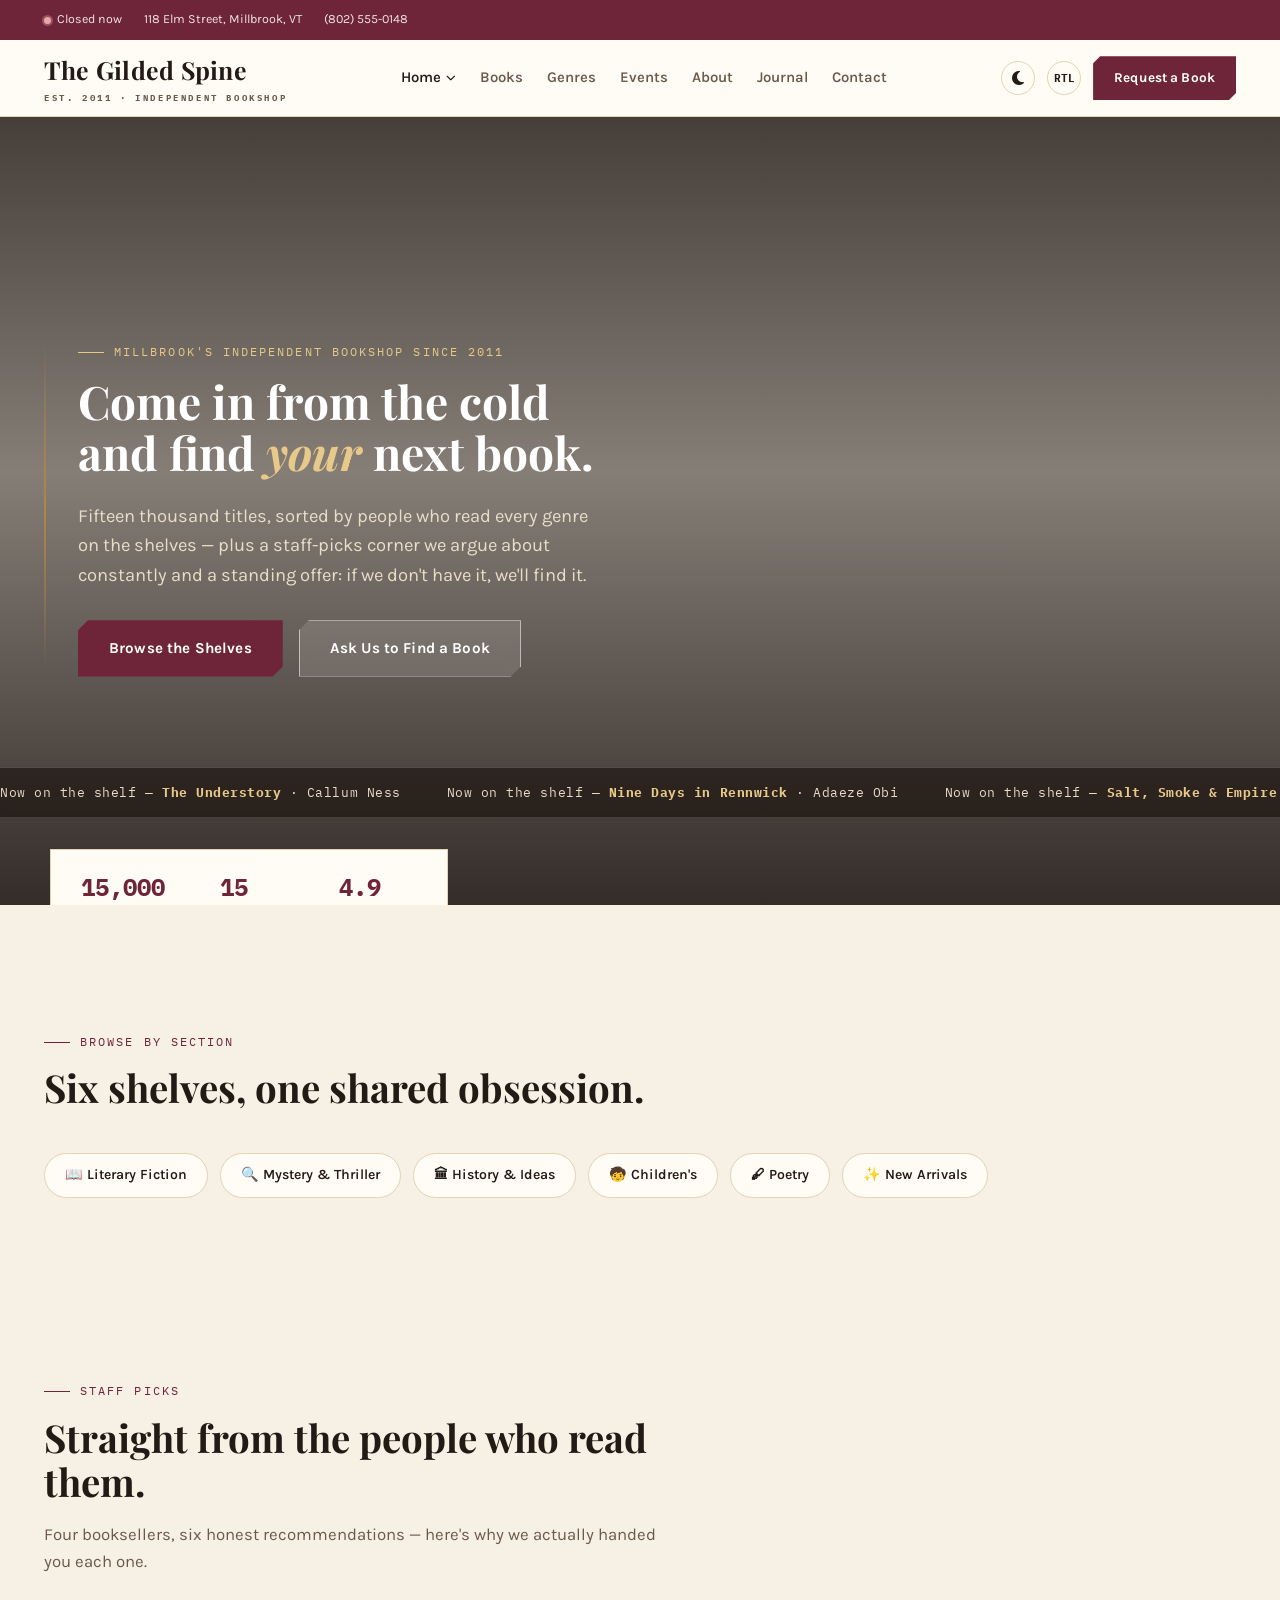
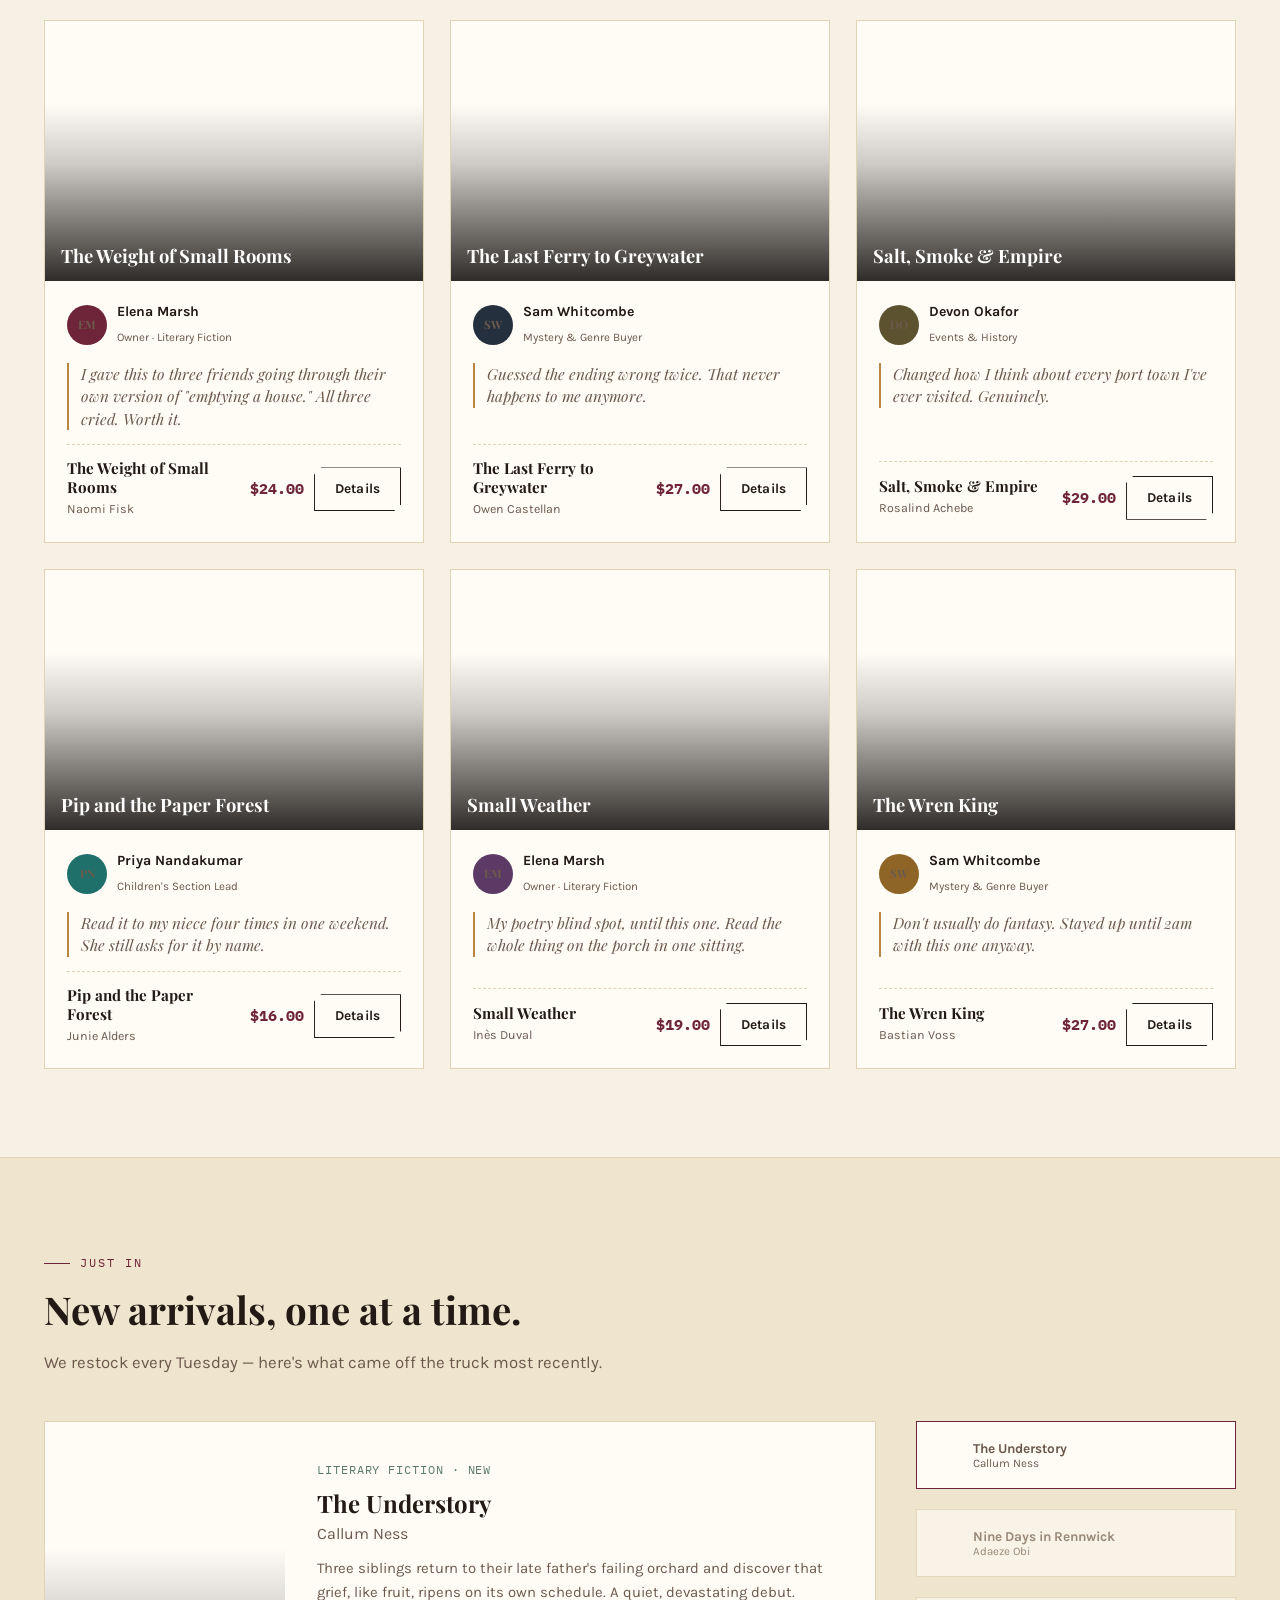
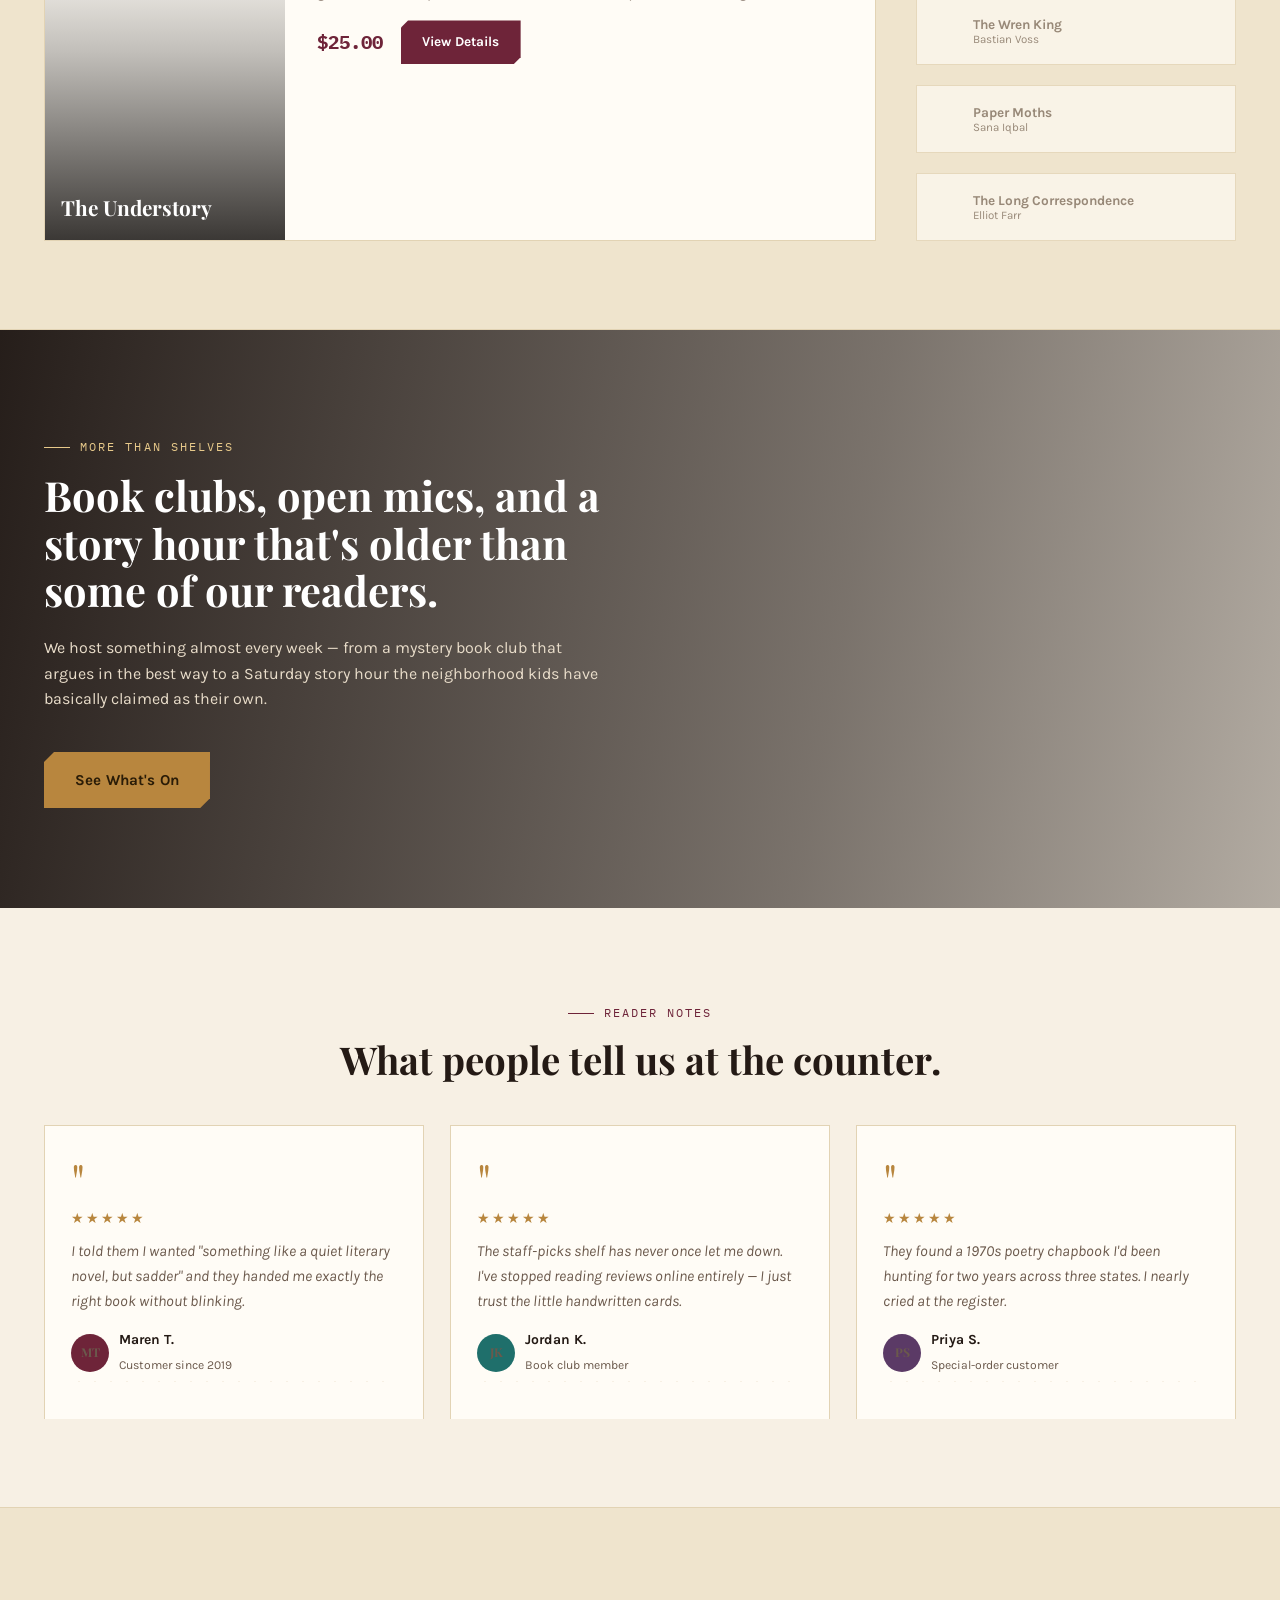
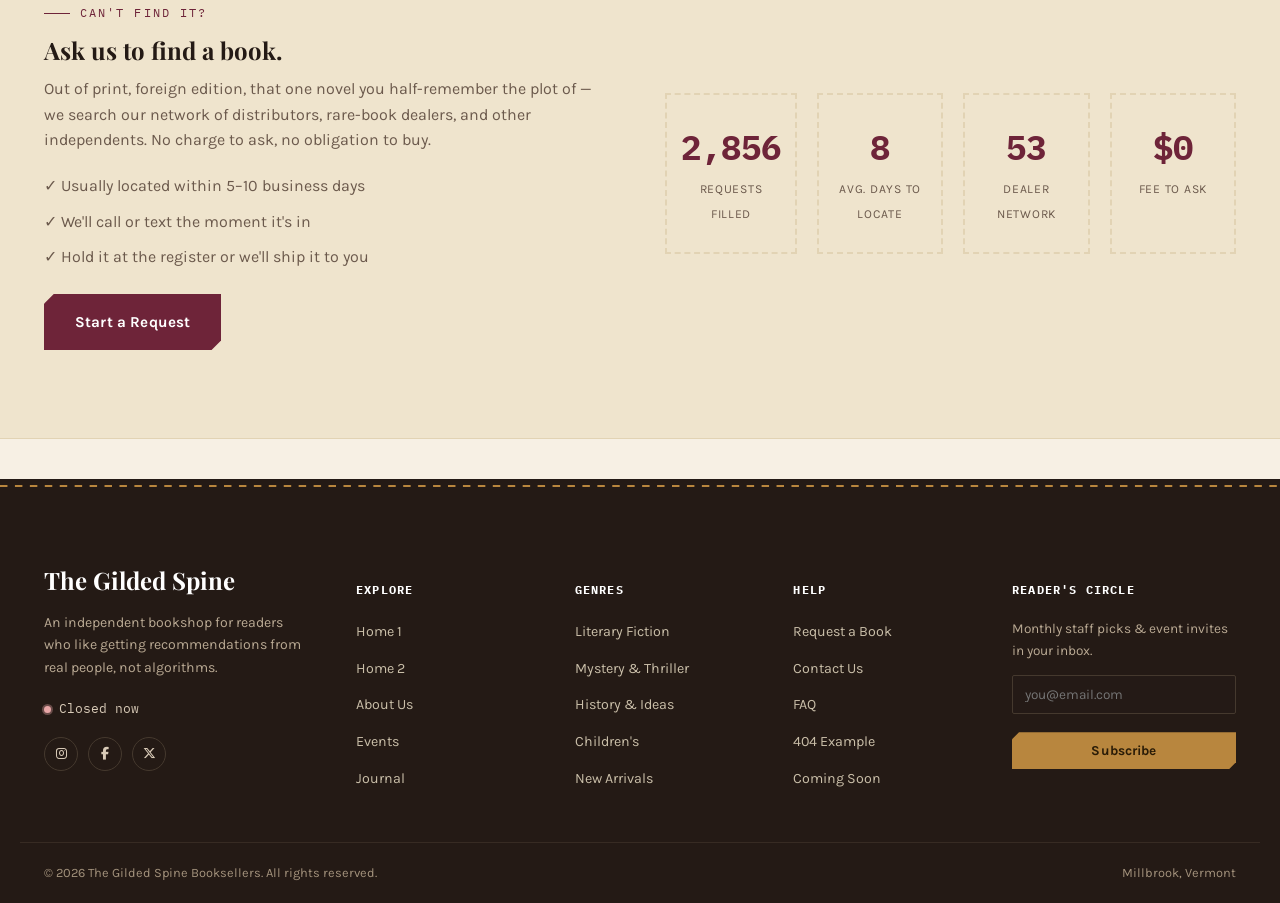
==== index.html @ 9c52668c "ui commit" ====
<!DOCTYPE html>
<html lang="en" dir="ltr">
<head>
<meta charset="UTF-8">
<meta name="viewport" content="width=device-width, initial-scale=1.0">
<title>The Gilded Spine — Independent Bookshop in Millbrook, VT</title>
<meta name="description" content="An independent bookshop with genre-sectioned shelves, a hand-picked staff-picks selection, weekly new arrivals, and a special-order service for tracking down the book you're after.">
<link rel="preconnect" href="https://fonts.googleapis.com">
<link rel="preconnect" href="https://fonts.gstatic.com" crossorigin>
<link href="https://fonts.googleapis.com/css2?family=Playfair+Display:wght@600;700;800&family=Karla:wght@400;500;600;700;800&family=IBM+Plex+Mono:wght@500;700&display=swap" rel="stylesheet">
<link rel="stylesheet" href="assets/css/style.css">
<link rel="stylesheet" href="https://cdnjs.cloudflare.com/ajax/libs/font-awesome/6.5.2/css/all.min.css">
<link rel="icon" href="data:image/svg+xml,%3Csvg xmlns=%27http://www.w3.org/2000/svg%27 viewBox=%270 0 100 100%27%3E%3Ctext y=%27.9em%27 font-size=%2790%27%3E%F0%9F%93%96%3C/text%3E%3C/svg%3E">
<script>
  try {
    if (localStorage.getItem('tgs-dir') === 'rtl') document.documentElement.setAttribute('dir', 'rtl');
  } catch (e) {}
</script>
</head>
<body>
<script>
  try {
    if (localStorage.getItem('tgs-theme') === 'dark') document.body.classList.add('dark');
  } catch (e) {}
</script>

<a href="#main" class="skip-link">Skip to content</a>
<div class="loader"><div class="loader-mark">The Gilded Spine</div></div>

<div class="utility-bar">
  <div class="container">
    <div class="utility-left">
      <span data-store-status><span class="status-dot"></span> <span data-status-label>Open now</span></span>
      <span>118 Elm Street, Millbrook, VT</span>
      <span>(802) 555-0148</span>
    </div>
  </div>
</div>

<header class="masthead">
  <div class="container masthead-row">
    <div class="masthead-logo">
      <a href="index.html">The Gilded Spine<span class="sub">Est. 2011 · Independent Bookshop</span></a>
    </div>
    <nav class="nav-cluster" aria-label="Primary navigation">
      <div class="nav-dropdown">
        <button class="nav-dropdown-trigger" type="button" aria-haspopup="true" aria-expanded="false">Home <span class="caret"><i class="fa-solid fa-chevron-down"></i></span></button>
        <div class="nav-dropdown-menu">
          <a href="index.html">Home 1</a>
          <a href="home-2.html">Home 2</a>
        </div>
      </div>
      <a class="nav-link" href="books.html">Books</a>
      <a class="nav-link" href="genres.html">Genres</a>
      <a class="nav-link" href="events.html">Events</a>
      <a class="nav-link" href="about.html">About</a>
      <a class="nav-link" href="blog.html">Journal</a>
      <a class="nav-link" href="contact.html">Contact</a>
    </nav>
    <div class="masthead-actions">
      <button class="icon-toggle" data-theme-toggle type="button">DARK</button>
      <button class="icon-toggle" data-dir-toggle type="button">RTL</button>
      <a href="special-orders.html" class="btn btn-primary btn-sm request-btn">Request a Book</a>
      <button class="hamburger" type="button" aria-label="Open menu" aria-expanded="false" aria-controls="mobileNav">
        <span></span><span></span><span></span>
      </button>
    </div>
  </div>
</header>

<div class="mobile-nav" id="mobileNav">
  <div class="mobile-nav-top">
    <span class="logo">The Gilded Spine</span>
    <div class="mobile-nav-top-actions">
      <button class="icon-toggle" data-theme-toggle type="button">DARK</button>
      <button class="icon-toggle" data-dir-toggle type="button">RTL</button>
      <button class="mobile-nav-close" type="button" aria-label="Close menu"><i class="fa-solid fa-xmark"></i></button>
    </div>
  </div>
  <nav class="mobile-nav-links" aria-label="Mobile navigation">
    <a href="index.html">Home 1</a>
    <a href="home-2.html">Home 2</a>
    <a href="books.html">Books</a>
    <a href="genres.html">Genres</a>
    <a href="events.html">Events</a>
    <a href="about.html">About</a>
    <a href="blog.html">Journal</a>
    <a href="contact.html">Contact</a>
  </nav>
  <div class="mobile-nav-foot">
    <a href="special-orders.html" class="btn btn-primary btn-block">Request a Book</a>
  </div>
</div>

<main id="main">

  <!-- HERO 1 — Open Book editorial hero -->
  <section class="hero-book">
    <div class="hero-book-bg" style="background-image:url('https://images.unsplash.com/photo-1481627834876-b7833e8f5570?auto=format&fit=crop&w=1800&q=80');" role="img" aria-label="Long bookshop aisle lined floor-to-ceiling with shelves, lit by strings of hanging bulbs"></div>
    <div class="container hero-book-spread">
      <div class="hero-book-page">
        <span class="kicker">Millbrook's Independent Bookshop Since 2011</span>
        <h1>Come in from the cold<br>and find <em>your</em> next book.</h1>
        <p class="lead">Fifteen thousand titles, sorted by people who read every genre on the shelves — plus a staff-picks corner we argue about constantly and a standing offer: if we don't have it, we'll find it.</p>
        <div class="hero-book-cta">
          <a href="books.html" class="btn btn-primary">Browse the Shelves</a>
          <a href="special-orders.html" class="btn btn-ghost-light">Ask Us to Find a Book</a>
        </div>
      </div>
    </div>
    <div class="hero-ticker" aria-hidden="true">
      <div class="hero-ticker-track">
        <span>Now on the shelf — <b>The Understory</b> · Callum Ness</span>
        <span>Now on the shelf — <b>Nine Days in Rennwick</b> · Adaeze Obi</span>
        <span>Now on the shelf — <b>Salt, Smoke &amp; Empire</b> · Rosalind Achebe</span>
        <span>Now on the shelf — <b>The Wren King</b> · Bastian Voss</span>
        <span>Now on the shelf — <b>Small Weather</b> · Inès Duval</span>
        <span>Now on the shelf — <b>The Understory</b> · Callum Ness</span>
        <span>Now on the shelf — <b>Nine Days in Rennwick</b> · Adaeze Obi</span>
        <span>Now on the shelf — <b>Salt, Smoke &amp; Empire</b> · Rosalind Achebe</span>
        <span>Now on the shelf — <b>The Wren King</b> · Bastian Voss</span>
        <span>Now on the shelf — <b>Small Weather</b> · Inès Duval</span>
      </div>
    </div>
    <div class="stamp-card">
      <div class="item"><strong data-count-to="15000">0</strong><span>Titles in Stock</span></div>
      <div class="item"><strong data-count-to="15">0</strong><span>Years Open</span></div>
      <div class="item"><strong>4.9</strong><span>From 2,300 Readers</span></div>
    </div>
  </section>

  <!-- GENRE QUICK-LINKS -->
  <section style="padding-top:120px;">
    <div class="container">
      <div class="section-head reveal-fade">
        <span class="kicker">Browse by Section</span>
        <h2>Six shelves, one shared obsession.</h2>
      </div>
      <div class="pill-row reveal-fade">
        <a class="genre-pill" href="books.html#literary-fiction">📖 Literary Fiction</a>
        <a class="genre-pill" href="books.html#mystery-thriller">🔍 Mystery &amp; Thriller</a>
        <a class="genre-pill" href="books.html#history-ideas">🏛 History &amp; Ideas</a>
        <a class="genre-pill" href="books.html#childrens">🧒 Children's</a>
        <a class="genre-pill" href="books.html#poetry">🖋 Poetry</a>
        <a class="genre-pill" href="books.html#new-arrivals">✨ New Arrivals</a>
      </div>
    </div>
  </section>

  <!-- STAFF PICKS SHELF -->
  <section id="staff-picks">
    <div class="container">
      <div class="section-head reveal-fade">
        <span class="kicker">Staff Picks</span>
        <h2>Straight from the people who read them.</h2>
        <p>Four booksellers, six honest recommendations — here's why we actually handed you each one.</p>
      </div>
      <div class="pick-grid">

        <article class="pick-card reveal">
          <div class="pick-cover-full" style="background-image:url('https://images.unsplash.com/photo-1495474472287-4d71bcdd2085?auto=format&fit=crop&w=500&q=70');"><span class="cover-title">The Weight of Small Rooms</span></div>
          <div class="pick-content">
          <div class="pick-staff">
            <span class="pick-avatar" style="background:#6e2439;">EM</span>
            <div><strong>Elena Marsh</strong><span>Owner &middot; Literary Fiction</span></div>
          </div>
          <blockquote class="pick-quote">I gave this to three friends going through their own version of "emptying a house." All three cried. Worth it.</blockquote>
          <div class="pick-book">
            <div class="pick-info">
              <h3><a href="book-details.html?id=weight-of-small-rooms">The Weight of Small Rooms</a></h3>
              <span class="author">Naomi Fisk</span>
            </div>
            <div class="pick-foot"><span class="spine-price">$24.00</span><a href="book-details.html?id=weight-of-small-rooms" class="btn btn-outline btn-sm">Details</a></div>
          </div>
        </div>
        </article>

        <article class="pick-card reveal">
          <div class="pick-cover-full" style="background-image:url('https://images.unsplash.com/photo-1519681393784-d120267933ba?auto=format&fit=crop&w=500&q=70');"><span class="cover-title">The Last Ferry to Greywater</span></div>
          <div class="pick-content">
          <div class="pick-staff">
            <span class="pick-avatar" style="background:#25303f;">SW</span>
            <div><strong>Sam Whitcombe</strong><span>Mystery &amp; Genre Buyer</span></div>
          </div>
          <blockquote class="pick-quote">Guessed the ending wrong twice. That never happens to me anymore.</blockquote>
          <div class="pick-book">
            <div class="pick-info">
              <h3><a href="book-details.html?id=last-ferry-to-greywater">The Last Ferry to Greywater</a></h3>
              <span class="author">Owen Castellan</span>
            </div>
            <div class="pick-foot"><span class="spine-price">$27.00</span><a href="book-details.html?id=last-ferry-to-greywater" class="btn btn-outline btn-sm">Details</a></div>
          </div>
        </div>
        </article>

        <article class="pick-card reveal">
          <div class="pick-cover-full" style="background-image:url('https://images.unsplash.com/photo-1476820865390-c52aeebb9891?auto=format&fit=crop&w=500&q=70');"><span class="cover-title">Salt, Smoke &amp; Empire</span></div>
          <div class="pick-content">
          <div class="pick-staff">
            <span class="pick-avatar" style="background:#5c5230;">DO</span>
            <div><strong>Devon Okafor</strong><span>Events &amp; History</span></div>
          </div>
          <blockquote class="pick-quote">Changed how I think about every port town I've ever visited. Genuinely.</blockquote>
          <div class="pick-book">
            <div class="pick-info">
              <h3><a href="book-details.html?id=salt-smoke-empire">Salt, Smoke &amp; Empire</a></h3>
              <span class="author">Rosalind Achebe</span>
            </div>
            <div class="pick-foot"><span class="spine-price">$29.00</span><a href="book-details.html?id=salt-smoke-empire" class="btn btn-outline btn-sm">Details</a></div>
          </div>
        </div>
        </article>

        <article class="pick-card reveal">
          <div class="pick-cover-full" style="background-image:url('https://images.unsplash.com/photo-1441974231531-c6227db76b6e?auto=format&fit=crop&w=500&q=70');"><span class="cover-title">Pip and the Paper Forest</span></div>
          <div class="pick-content">
          <div class="pick-staff">
            <span class="pick-avatar" style="background:#1f6f6b;">PN</span>
            <div><strong>Priya Nandakumar</strong><span>Children's Section Lead</span></div>
          </div>
          <blockquote class="pick-quote">Read it to my niece four times in one weekend. She still asks for it by name.</blockquote>
          <div class="pick-book">
            <div class="pick-info">
              <h3><a href="book-details.html?id=pip-and-the-paper-forest">Pip and the Paper Forest</a></h3>
              <span class="author">Junie Alders</span>
            </div>
            <div class="pick-foot"><span class="spine-price">$16.00</span><a href="book-details.html?id=pip-and-the-paper-forest" class="btn btn-outline btn-sm">Details</a></div>
          </div>
        </div>
        </article>

        <article class="pick-card reveal">
          <div class="pick-cover-full" style="background-image:url('https://images.unsplash.com/photo-1419242902214-272b3f66ee7a?auto=format&fit=crop&w=500&q=70');"><span class="cover-title">Small Weather</span></div>
          <div class="pick-content">
          <div class="pick-staff">
            <span class="pick-avatar" style="background:#5b3a66;">EM</span>
            <div><strong>Elena Marsh</strong><span>Owner &middot; Literary Fiction</span></div>
          </div>
          <blockquote class="pick-quote">My poetry blind spot, until this one. Read the whole thing on the porch in one sitting.</blockquote>
          <div class="pick-book">
            <div class="pick-info">
              <h3><a href="book-details.html?id=small-weather">Small Weather</a></h3>
              <span class="author">Inès Duval</span>
            </div>
            <div class="pick-foot"><span class="spine-price">$19.00</span><a href="book-details.html?id=small-weather" class="btn btn-outline btn-sm">Details</a></div>
          </div>
        </div>
        </article>

        <article class="pick-card reveal">
          <div class="pick-cover-full" style="background-image:url('https://images.unsplash.com/photo-1502082553048-f009c37129b9?auto=format&fit=crop&w=500&q=70');"><span class="cover-title">The Wren King</span></div>
          <div class="pick-content">
          <div class="pick-staff">
            <span class="pick-avatar" style="background:#8f6527;">SW</span>
            <div><strong>Sam Whitcombe</strong><span>Mystery &amp; Genre Buyer</span></div>
          </div>
          <blockquote class="pick-quote">Don't usually do fantasy. Stayed up until 2am with this one anyway.</blockquote>
          <div class="pick-book">
            <div class="pick-info">
              <h3><a href="book-details.html?id=wren-king">The Wren King</a></h3>
              <span class="author">Bastian Voss</span>
            </div>
            <div class="pick-foot"><span class="spine-price">$27.00</span><a href="book-details.html?id=wren-king" class="btn btn-outline btn-sm">Details</a></div>
          </div>
        </div>
        </article>

      </div>
    </div>
  </section>

  <!-- NEW ARRIVALS SPOTLIGHT SLIDER -->
  <section style="background:var(--surface-2);border-top:1px solid var(--border);border-bottom:1px solid var(--border);">
    <div class="container">
      <div class="section-head reveal-fade">
        <span class="kicker">Just In</span>
        <h2>New arrivals, one at a time.</h2>
        <p>We restock every Tuesday — here's what came off the truck most recently.</p>
      </div>
      <div class="spotlight">
        <div class="spotlight-stage" data-spotlight-stage>

          <div class="spotlight-slide active">
            <div class="cover-block" style="background-image:url('https://images.unsplash.com/photo-1523712999610-f77fbcfc3843?auto=format&fit=crop&w=500&q=70');background-size:cover;background-position:center;"><span class="cover-title">The Understory</span></div>
            <div class="spotlight-info">
              <span class="genre-label">Literary Fiction · New</span>
              <h3>The Understory</h3>
              <p class="author">Callum Ness</p>
              <p class="desc">Three siblings return to their late father's failing orchard and discover that grief, like fruit, ripens on its own schedule. A quiet, devastating debut.</p>
              <div class="foot"><span class="price">$25.00</span><a href="book-details.html" class="btn btn-primary btn-sm">View Details</a></div>
            </div>
          </div>

          <div class="spotlight-slide">
            <div class="cover-block" style="background-image:url('https://images.unsplash.com/photo-1500964757637-c85e8a162699?auto=format&fit=crop&w=500&q=70');background-size:cover;background-position:center;"><span class="cover-title">Nine Days in Rennwick</span></div>
            <div class="spotlight-info">
              <span class="genre-label">Mystery · New</span>
              <h3>Nine Days in Rennwick</h3>
              <p class="author">Adaeze Obi</p>
              <p class="desc">A detective with nine days before retirement takes on one last case in a town where everyone has an alibi and nobody has the truth.</p>
              <div class="foot"><span class="price">$24.50</span><a href="book-details.html" class="btn btn-primary btn-sm">View Details</a></div>
            </div>
          </div>

          <div class="spotlight-slide">
            <div class="cover-block" style="background-image:url('https://images.unsplash.com/photo-1502082553048-f009c37129b9?auto=format&fit=crop&w=500&q=70');background-size:cover;background-position:center;"><span class="cover-title">The Wren King</span></div>
            <div class="spotlight-info">
              <span class="genre-label">Fantasy · New</span>
              <h3>The Wren King</h3>
              <p class="author">Bastian Voss</p>
              <p class="desc">A kingdom ruled by a monarch no one has seen in a decade, and the apprentice mapmaker who accidentally draws the door to his tower.</p>
              <div class="foot"><span class="price">$27.00</span><a href="book-details.html" class="btn btn-primary btn-sm">View Details</a></div>
            </div>
          </div>

          <div class="spotlight-slide">
            <div class="cover-block" style="background-image:url('https://images.unsplash.com/photo-1470071459604-3b5ec3a7fe05?auto=format&fit=crop&w=500&q=70');background-size:cover;background-position:center;"><span class="cover-title">Paper Moths</span></div>
            <div class="spotlight-info">
              <span class="genre-label">Literary Fiction · New</span>
              <h3>Paper Moths</h3>
              <p class="author">Sana Iqbal</p>
              <p class="desc">A letter-writer for hire in 1920s Lahore begins forging correspondence between two people who have never actually met — and falls for both of them.</p>
              <div class="foot"><span class="price">$23.50</span><a href="book-details.html" class="btn btn-primary btn-sm">View Details</a></div>
            </div>
          </div>

          <div class="spotlight-slide">
            <div class="cover-block" style="background-image:url('https://images.unsplash.com/photo-1519671482749-fd09be7ccebf?auto=format&fit=crop&w=500&q=70');background-size:cover;background-position:center;"><span class="cover-title">The Long Correspondence</span></div>
            <div class="spotlight-info">
              <span class="genre-label">History &amp; Ideas · New</span>
              <h3>The Long Correspondence</h3>
              <p class="author">Elliot Farr</p>
              <p class="desc">A hundred years of letters between two rival publishing houses reveal the quiet, petty, occasionally heroic history of who gets to be printed.</p>
              <div class="foot"><span class="price">$26.00</span><a href="book-details.html" class="btn btn-primary btn-sm">View Details</a></div>
            </div>
          </div>

        </div>
        <div class="spotlight-thumbs">
          <button class="spotlight-thumb active"><span class="sw" style="background-image:url('https://images.unsplash.com/photo-1516979187457-637abb4f9353?auto=format&fit=crop&w=500&q=70');background-size:cover;background-position:center;"></span><span><strong>The Understory</strong><span>Callum Ness</span></span></button>
          <button class="spotlight-thumb"><span class="sw" style="background-image:url('https://images.unsplash.com/photo-1495446815901-a7297e633e8d?auto=format&fit=crop&w=500&q=70');background-size:cover;background-position:center;"></span><span><strong>Nine Days in Rennwick</strong><span>Adaeze Obi</span></span></button>
          <button class="spotlight-thumb"><span class="sw" style="background-image:url('https://images.unsplash.com/photo-1516979187457-637abb4f9353?auto=format&fit=crop&w=500&q=70');background-size:cover;background-position:center;"></span><span><strong>The Wren King</strong><span>Bastian Voss</span></span></button>
          <button class="spotlight-thumb"><span class="sw" style="background-image:url('https://images.unsplash.com/photo-1490633874781-1c63cc424610?auto=format&fit=crop&w=500&q=70');background-size:cover;background-position:center;"></span><span><strong>Paper Moths</strong><span>Sana Iqbal</span></span></button>
          <button class="spotlight-thumb"><span class="sw" style="background-image:url('https://images.unsplash.com/photo-1524995997946-a1c2e315a42f?auto=format&fit=crop&w=500&q=70');background-size:cover;background-position:center;"></span><span><strong>The Long Correspondence</strong><span>Elliot Farr</span></span></button>
        </div>
      </div>
    </div>
  </section>

  <!-- COMMUNITY BAND -->
  <section class="band-photo" style="background-image:url('https://images.unsplash.com/photo-1524995997946-a1c2e315a42f?auto=format&fit=crop&w=1800&q=80');">
    <div class="container">
      <div class="inner reveal-fade">
        <span class="kicker">More Than Shelves</span>
        <h2>Book clubs, open mics, and a story hour that's older than some of our readers.</h2>
        <p>We host something almost every week — from a mystery book club that argues in the best way to a Saturday story hour the neighborhood kids have basically claimed as their own.</p>
        <a href="events.html" class="btn btn-gold mt-24">See What's On</a>
      </div>
    </div>
  </section>

  <!-- TESTIMONIALS -->
  <section>
    <div class="container">
      <div class="section-head center reveal-fade">
        <span class="kicker">Reader Notes</span>
        <h2>What people tell us at the counter.</h2>
      </div>
      <div class="quote-grid">
        <div class="quote-card reveal-fade">
          <span class="mark">"</span>
          <div class="stars">★★★★★</div>
          <blockquote>I told them I wanted "something like a quiet literary novel, but sadder" and they handed me exactly the right book without blinking.</blockquote>
          <div class="byline">
            <span class="avatar" style="background:#6e2439;">MT</span>
            <div><strong>Maren T.</strong><span>Customer since 2019</span></div>
          </div>
        </div>
        <div class="quote-card reveal-fade">
          <span class="mark">"</span>
          <div class="stars">★★★★★</div>
          <blockquote>The staff-picks shelf has never once let me down. I've stopped reading reviews online entirely — I just trust the little handwritten cards.</blockquote>
          <div class="byline">
            <span class="avatar" style="background:#1f6f6b;">JK</span>
            <div><strong>Jordan K.</strong><span>Book club member</span></div>
          </div>
        </div>
        <div class="quote-card reveal-fade">
          <span class="mark">"</span>
          <div class="stars">★★★★★</div>
          <blockquote>They found a 1970s poetry chapbook I'd been hunting for two years across three states. I nearly cried at the register.</blockquote>
          <div class="byline">
            <span class="avatar" style="background:#5b3a66;">PS</span>
            <div><strong>Priya S.</strong><span>Special-order customer</span></div>
          </div>
        </div>
      </div>
    </div>
  </section>

  <!-- SPECIAL ORDER CTA BAND -->
  <section class="order-band">
    <div class="container order-grid">
      <div class="reveal-fade">
        <span class="kicker">Can't Find It?</span>
        <h2>Ask us to find a book.</h2>
        <p class="text-soft">Out of print, foreign edition, that one novel you half-remember the plot of — we search our network of distributors, rare-book dealers, and other independents. No charge to ask, no obligation to buy.</p>
        <ul style="margin-top:20px;display:grid;gap:10px;">
          <li class="text-soft">✓ Usually located within 5–10 business days</li>
          <li class="text-soft">✓ We'll call or text the moment it's in</li>
          <li class="text-soft">✓ Hold it at the register or we'll ship it to you</li>
        </ul>
        <a href="special-orders.html" class="btn btn-primary mt-24">Start a Request</a>
      </div>
      <div class="reveal">
        <div class="stamp-strip">
          <div class="stamp-item"><strong data-count-to="3200">0</strong><span>Requests Filled</span></div>
          <div class="stamp-item"><strong data-count-to="9">0</strong><span>Avg. Days to Locate</span></div>
          <div class="stamp-item"><strong data-count-to="60">0</strong><span>Dealer Network</span></div>
          <div class="stamp-item"><strong>$0</strong><span>Fee to Ask</span></div>
        </div>
      </div>
    </div>
  </section>

</main>

<footer class="site-footer">
  <svg class="stitch-divider" viewBox="0 0 1200 14" preserveAspectRatio="none" aria-hidden="true"><path d="M0 7 H1200"/></svg>
  <div class="container footer-top">
    <div class="brand-block">
      <div class="logo">The Gilded Spine</div>
      <p>An independent bookshop for readers who like getting recommendations from real people, not algorithms.</p>
      <span class="footer-status" data-store-status><span class="status-dot"></span> <span data-status-label>Open now</span></span>
      <div class="footer-social">
        <a href="#" aria-label="Instagram"><i class="fa-brands fa-instagram"></i></a>
        <a href="#" aria-label="Facebook"><i class="fa-brands fa-facebook-f"></i></a>
        <a href="#" aria-label="X / Twitter"><i class="fa-brands fa-x-twitter"></i></a>
      </div>
    </div>
    <div>
      <h5>Explore</h5>
      <ul>
        <li><a href="index.html">Home 1</a></li>
        <li><a href="home-2.html">Home 2</a></li>
        <li><a href="about.html">About Us</a></li>
        <li><a href="events.html">Events</a></li>
        <li><a href="blog.html">Journal</a></li>
      </ul>
    </div>
    <div>
      <h5>Genres</h5>
      <ul>
        <li><a href="books.html#literary-fiction">Literary Fiction</a></li>
        <li><a href="books.html#mystery-thriller">Mystery &amp; Thriller</a></li>
        <li><a href="books.html#history-ideas">History &amp; Ideas</a></li>
        <li><a href="books.html#childrens">Children's</a></li>
        <li><a href="books.html#new-arrivals">New Arrivals</a></li>
      </ul>
    </div>
    <div>
      <h5>Help</h5>
      <ul>
        <li><a href="special-orders.html">Request a Book</a></li>
        <li><a href="contact.html">Contact Us</a></li>
        <li><a href="contact.html#faq">FAQ</a></li>
        <li><a href="404.html">404 Example</a></li>
        <li><a href="coming-soon.html">Coming Soon</a></li>
      </ul>
    </div>
    <div class="footer-newsletter">
      <h5>Reader's Circle</h5>
      <p style="font-size:.85rem;color:#b9a993;margin-bottom:14px;">Monthly staff picks &amp; event invites in your inbox.</p>
      <form data-validate data-success-target="#footerFormSuccess" novalidate>
        <div class="field" style="margin-bottom:8px;">
          <input type="email" required placeholder="you@email.com" aria-label="Email address">
          <span class="field-error" role="alert">Enter a valid email address.</span>
        </div>
        <button type="submit" class="btn btn-gold btn-sm btn-block">Subscribe</button>
      </form>
      <p id="footerFormSuccess" class="form-success" style="padding:10px 0;text-align:left;font-size:.85rem;color:#d9cbb8;">Thanks — check your inbox to confirm.</p>
    </div>
  </div>
  <div class="container footer-bottom">
    <span>© 2026 The Gilded Spine Booksellers. All rights reserved.</span>
    <span>Millbrook, Vermont</span>
  </div>
</footer>

<button class="to-top" aria-label="Back to top" type="button"><i class="fa-solid fa-arrow-up"></i></button>
<script src="assets/js/main.js" defer></script>
</body>
</html>
---- assets/css/style.css ----
/* ==========================================================================
   The Gilded Spine — Local Bookstore
   Design system: editorial masthead header, open-book / card-catalog heroes,
   dog-ear "spine-card" book cards, binding-stitch footer, page-flip reveals.
   Brand colors (--wine/--gold/--sage) are fixed hex constants in both themes;
   only surface/background/text/border tokens flip for dark mode, so no
   solid-fill component ever pairs a flipping token with fixed white text.
   ========================================================================== */

:root {
  --wine: #6e2439;
  --wine-deep: #4f1a29;
  --gold: #b8863e;
  --gold-deep: #8f6527;
  --sage: #5b7a63;

  --bg: #f7f0e4;
  --surface: #fffcf6;
  --surface-2: #efe4cd;
  --ink: #241a15;
  --ink-soft: #6b594c;
  --border: #e2d3b4;
  --shadow: 36 24 12;

  --font-display: "Playfair Display", "Georgia", serif;
  --font-body: "Karla", "Segoe UI", sans-serif;
  --font-mono: "IBM Plex Mono", "Consolas", monospace;

  --container: 1240px;
  --radius: 4px;
  --header-h: 76px;
  --util-h: 40px;
}

body.dark {
  --bg: #191210;
  --surface: #241a16;
  --surface-2: #2d211c;
  --ink: #f3e8d9;
  --ink-soft: #c6b3a0;
  --border: #40312a;
  --shadow: 0 0 0;
}

* { box-sizing: border-box; }
html { scroll-behavior: smooth; }
@media (prefers-reduced-motion: reduce) {
  html { scroll-behavior: auto; }
  *, *::before, *::after { animation-duration: 0.001ms !important; animation-iteration-count: 1 !important; transition-duration: 0.001ms !important; scroll-behavior: auto !important; }
}

body {
  margin: 0;
  background: var(--bg);
  color: var(--ink);
  font-family: var(--font-body);
  font-size: 16px;
  line-height: 1.6;
  -webkit-font-smoothing: antialiased;
  overflow-x: hidden;
  transition: background .25s ease, color .25s ease;
}

img { max-width: 100%; display: block; }
a { color: inherit; text-decoration: none; }
button { font-family: inherit; cursor: pointer; }
input, textarea, select { font-family: inherit; }
h1, h2, h3, h4 { font-family: var(--font-display); margin: 0 0 .5em; line-height: 1.15; font-weight: 700; }
p { margin: 0 0 1em; }
ul { margin: 0; padding: 0; list-style: none; }

.container { max-width: var(--container); margin: 0 auto; padding: 0 24px; }
.wrap-narrow { max-width: 760px; margin: 0 auto; }

/* focus states */
a:focus-visible, button:focus-visible, input:focus-visible, textarea:focus-visible, select:focus-visible, [tabindex]:focus-visible {
  outline: 2px solid var(--gold);
  outline-offset: 3px;
  border-radius: 2px;
}
.skip-link {
  position: absolute; top: 0; left: 0; background: var(--wine); color: #fff;
  padding: 10px 18px; z-index: 200; border-radius: 0 0 6px 0;
  clip-path: inset(50%); width: 1px; height: 1px; overflow: hidden; white-space: nowrap;
}
.skip-link:focus { clip-path: none; width: auto; height: auto; }

/* ==========================================================================
   Kicker / section labels
   ========================================================================== */
.kicker {
  font-family: var(--font-mono);
  text-transform: uppercase;
  letter-spacing: .18em;
  font-size: .72rem;
  color: var(--wine);
  display: inline-flex;
  align-items: center;
  gap: 10px;
  margin-bottom: 14px;
}
body.dark .kicker { color: var(--gold); }
.kicker::before { content: ""; width: 26px; height: 1px; background: currentColor; display: inline-block; }
[dir="rtl"] .kicker::before { order: 2; }

.section-head { margin-bottom: 44px; max-width: 640px; }
.section-head.center { max-width: 640px; margin-left: auto; margin-right: auto; text-align: center; }
.section-head h2 { font-size: clamp(1.7rem, 3vw, 2.5rem); }
.section-head p { color: var(--ink-soft); font-size: 1.05rem; }

section { padding: 88px 0; }
@media (max-width: 640px) { section { padding: 60px 0; } }

/* ==========================================================================
   Buttons — beveled corner (clip-path notch top-left / bottom-right)
   ========================================================================== */
.btn {
  --bevel: 10px;
  display: inline-flex;
  align-items: center;
  justify-content: center;
  gap: 10px;
  padding: 15px 30px;
  font-family: var(--font-body);
  font-weight: 700;
  font-size: .95rem;
  letter-spacing: .01em;
  border: 1.5px solid transparent;
  clip-path: polygon(var(--bevel) 0, 100% 0, 100% calc(100% - var(--bevel)), calc(100% - var(--bevel)) 100%, 0 100%, 0 var(--bevel));
  transition: transform .2s ease, box-shadow .2s ease, background .2s ease, color .2s ease;
  white-space: nowrap;
}
.btn-sm { padding: 10px 20px; font-size: .85rem; --bevel: 7px; }
.btn-primary { background: var(--wine); color: #fff; }
.btn-primary:hover { transform: translateY(-3px); box-shadow: 0 14px 26px -12px rgba(var(--shadow), .55); }
.btn-outline { background: transparent; border-color: var(--ink); color: var(--ink); }
.btn-outline:hover { background: var(--ink); color: var(--bg); transform: translateY(-3px); }
.btn-gold { background: var(--gold); color: #2a1c07; }
.btn-gold:hover { transform: translateY(-3px); box-shadow: 0 14px 26px -12px rgba(var(--shadow), .55); }
.btn-ghost-light { background: rgba(255,255,255,.12); color: #fff; border-color: rgba(255,255,255,.55); backdrop-filter: blur(6px); }
.btn-ghost-light:hover { background: rgba(255,255,255,.25); transform: translateY(-3px); }
.btn-block { width: 100%; }
.btn:disabled { opacity: .6; cursor: not-allowed; transform: none !important; }

/* ==========================================================================
   Header — editorial masthead: utility strip + split nav around centered logo
   ========================================================================== */
.utility-bar {
  height: var(--util-h);
  background: var(--wine);
  color: #f3e3e8;
  font-size: .78rem;
}
.utility-bar .container { height: 100%; display: flex; align-items: center; justify-content: space-between; }
.utility-left { display: flex; gap: 22px; align-items: center; }
.utility-left span { display: inline-flex; align-items: center; gap: 6px; }
.utility-right { display: flex; align-items: center; gap: 14px; }
.status-dot { width: 7px; height: 7px; border-radius: 50%; background: #8fd9a0; display: inline-block; box-shadow: 0 0 0 2px rgba(143,217,160,.35); }
.status-dot.closed { background: #e8a6a6; box-shadow: 0 0 0 2px rgba(232,166,166,.35); }
@media (max-width: 780px) { .utility-left span:not(:first-child) { display: none; } }

.icon-toggle {
  width: 34px; height: 34px; border-radius: 50%;
  border: 1px solid rgba(255,255,255,.4);
  background: transparent; color: inherit;
  display: inline-flex; align-items: center; justify-content: center;
  font-size: .68rem; font-family: var(--font-mono); font-weight: 700;
  transition: background .2s ease;
}
.icon-toggle[data-theme-toggle] { font-size: 1rem; }
.icon-toggle:hover { background: rgba(255,255,255,.18); }

.masthead {
  position: sticky; top: 0; z-index: 90;
  background: var(--surface);
  border-bottom: 1px solid var(--border);
}
.masthead-row {
  display: flex;
  align-items: center;
  justify-content: space-between;
  height: var(--header-h);
  gap: 24px;
}
.masthead-logo { text-align: left; flex-shrink: 0; }
[dir="rtl"] .masthead-logo { text-align: right; }
.masthead-logo a { font-family: var(--font-display); font-size: 1.55rem; font-weight: 700; letter-spacing: .01em; }
.masthead-logo .sub { display: block; font-family: var(--font-mono); font-size: .58rem; letter-spacing: .28em; text-transform: uppercase; color: var(--ink-soft); margin-top: 1px; }

.nav-cluster { display: flex; align-items: center; gap: 24px; flex: 1; justify-content: center; }
.nav-link {
  position: relative; font-size: .93rem; font-weight: 600; color: var(--ink-soft);
  padding: 6px 0; white-space: nowrap;
}
.nav-link::after {
  content: ""; position: absolute; left: 0; bottom: -4px; width: 0; height: 2px;
  background: var(--gold); transition: width .25s ease;
}
.nav-link:hover, .nav-link.active { color: var(--ink); }
.nav-link:hover::after, .nav-link.active::after { width: 100%; }

.masthead-actions { display: flex; align-items: center; justify-content: flex-end; gap: 12px; flex-shrink: 0; }

/* Home dropdown (Home 1 / Home 2) */
.nav-dropdown { position: relative; }
.nav-dropdown-trigger {
  display: inline-flex; align-items: center; gap: 5px; background: none; border: none; padding: 6px 0;
  font: inherit; font-size: .93rem; font-weight: 600; color: var(--ink-soft); cursor: pointer;
}
.nav-dropdown-trigger .caret { font-size: .6rem; transition: transform .2s ease; }
.nav-dropdown-trigger:hover, .nav-dropdown-trigger.active { color: var(--ink); }
.nav-dropdown.open .nav-dropdown-trigger .caret,
.nav-dropdown:hover .nav-dropdown-trigger .caret,
.nav-dropdown:focus-within .nav-dropdown-trigger .caret { transform: rotate(180deg); }
.nav-dropdown-menu {
  position: absolute; top: 100%; left: 50%; transform: translate(-50%, -6px);
  margin-top: 14px; min-width: 150px;
  background: var(--surface); border: 1px solid var(--border);
  box-shadow: 0 16px 30px -14px rgba(var(--shadow), .45);
  padding: 8px; opacity: 0; visibility: hidden;
  transition: opacity .2s ease, transform .2s ease, visibility .2s ease;
  z-index: 60;
}
.nav-dropdown.open .nav-dropdown-menu,
.nav-dropdown:hover .nav-dropdown-menu,
.nav-dropdown:focus-within .nav-dropdown-menu { opacity: 1; visibility: visible; transform: translate(-50%, 0); }
.nav-dropdown-menu a {
  display: block; padding: 9px 14px; font-size: .87rem; font-weight: 600; color: var(--ink-soft); border-radius: 2px; white-space: nowrap;
}
.nav-dropdown-menu a:hover, .nav-dropdown-menu a.active { background: var(--surface-2); color: var(--wine); }
body.dark .nav-dropdown-menu a:hover, body.dark .nav-dropdown-menu a.active { color: var(--gold); }
.masthead-actions .icon-toggle { border-color: var(--border); color: var(--ink); }
.masthead-actions .icon-toggle:hover { background: var(--surface-2); }
.request-btn { display: none; }
@media (min-width: 1080px) { .request-btn { display: inline-flex; } }

.hamburger {
  width: 40px; height: 40px; border: 1px solid var(--border); background: var(--surface);
  border-radius: 50%; display: flex; flex-direction: column; align-items: center; justify-content: center; gap: 4px;
}
.hamburger span { width: 16px; height: 2px; background: var(--ink); display: block; transition: transform .25s ease, opacity .25s ease; }
.hamburger[aria-expanded="true"] span:nth-child(1) { transform: translateY(6px) rotate(45deg); }
.hamburger[aria-expanded="true"] span:nth-child(2) { opacity: 0; }
.hamburger[aria-expanded="true"] span:nth-child(3) { transform: translateY(-6px) rotate(-45deg); }

@media (min-width: 1080px) {
  .nav-cluster { display: flex; }
  .hamburger { display: none; }
}
@media (max-width: 1079px) {
  .nav-cluster { display: none; }
  .masthead-actions .icon-toggle { display: none; }
}
[dir="rtl"] .masthead-row { direction: rtl; }

/* Full-screen mobile nav takeover */
.mobile-nav {
  position: fixed; inset: 0; z-index: 200;
  background: var(--bg);
  display: flex; flex-direction: column;
  transform: translateY(-100%);
  transition: transform .4s cubic-bezier(.65,0,.35,1);
  visibility: hidden;
}
.mobile-nav.open { transform: translateY(0); visibility: visible; }
.mobile-nav-top { display: flex; align-items: center; justify-content: space-between; padding: 18px 24px; border-bottom: 1px solid var(--border); }
.mobile-nav-top-actions { display: flex; align-items: center; gap: 10px; }
.mobile-nav-top-actions .icon-toggle { border-color: var(--border); color: var(--ink); }
.mobile-nav-top-actions .icon-toggle:hover { background: var(--surface-2); }
.mobile-nav-top .logo { font-family: var(--font-display); font-size: 1.3rem; font-weight: 700; }
.mobile-nav-close { width: 40px; height: 40px; border-radius: 50%; border: 1px solid var(--border); background: transparent; color: var(--ink); font-size: 1.1rem; }
.mobile-nav-links { flex: 1; display: flex; flex-direction: column; justify-content: flex-start; align-items: flex-start; gap: 6px; padding: 32px 28px; overflow-y: auto; text-align: left; }
[dir="rtl"] .mobile-nav-links { align-items: flex-end; text-align: right; }
.mobile-nav-links a {
  font-family: var(--font-display); font-size: 1.35rem; font-weight: 700; color: var(--ink);
  opacity: 0; transform: translateY(14px); transition: opacity .4s ease, transform .4s ease;
}
.mobile-nav.open .mobile-nav-links a { opacity: 1; transform: translateY(0); }
.mobile-nav-links a:nth-child(1) { transition-delay: .05s; }
.mobile-nav-links a:nth-child(2) { transition-delay: .1s; }
.mobile-nav-links a:nth-child(3) { transition-delay: .15s; }
.mobile-nav-links a:nth-child(4) { transition-delay: .2s; }
.mobile-nav-links a:nth-child(5) { transition-delay: .25s; }
.mobile-nav-links a:nth-child(6) { transition-delay: .3s; }
.mobile-nav-links a:nth-child(7) { transition-delay: .35s; }
.mobile-nav-links a:nth-child(8) { transition-delay: .4s; }
.mobile-nav-foot { padding: 20px 24px 32px; text-align: center; }
body.nav-open { overflow: hidden; }

/* ==========================================================================
   Hero 1 — Open Book (photographic, spine-crease split)
   ========================================================================== */
.hero-book {
  position: relative;
  min-height: 86vh;
  display: flex;
  flex-direction: column;
  justify-content: center;
  color: #fdf6ea;
  overflow: hidden;
}
.hero-book-bg { position: absolute; inset: 0; background-size: cover; background-position: center; }
.hero-book-bg::after {
  content: "";
  position: absolute; inset: 0;
  background: linear-gradient(180deg, rgba(20,12,9,.78) 0%, rgba(20,12,9,.5) 45%, rgba(20,12,9,.86) 100%);
}
.hero-book-spread {
  position: relative; z-index: 2; width: 100%;
  padding-top: 130px; padding-bottom: 90px;
}
.hero-book-page {
  max-width: 640px;
  position: relative;
  padding-left: 34px;
}
.hero-book-page::before {
  content: ""; position: absolute; left: 0; top: 6px; bottom: 6px; width: 2px;
  background: linear-gradient(180deg, transparent, rgba(184,134,62,.9), transparent);
}
[dir="rtl"] .hero-book-page { padding-left: 0; padding-right: 34px; }
[dir="rtl"] .hero-book-page::before { left: auto; right: 0; }
.hero-book-page .kicker { color: #e7c98a; }
.hero-book h1 { font-size: clamp(2rem, 3.6vw, 3.3rem); line-height: 1.12; color: #fff; }
.hero-book h1 em { font-style: italic; color: #e7c98a; }
.hero-book p.lead { font-size: 1.15rem; color: #e9ddca; max-width: 520px; }
.hero-book-cta { display: flex; gap: 16px; flex-wrap: wrap; margin-top: 30px; }

.hero-ticker {
  position: relative; z-index: 2;
  border-top: 1px solid rgba(255,255,255,.18);
  background: rgba(20,12,9,.55);
  backdrop-filter: blur(4px);
  overflow: hidden;
  padding: 14px 0;
}
.hero-ticker-track { display: flex; gap: 46px; white-space: nowrap; animation: ticker 32s linear infinite; width: max-content; }
.hero-ticker-track span { font-family: var(--font-mono); font-size: .82rem; color: #e9ddca; letter-spacing: .04em; }
.hero-ticker-track span b { color: #e7c98a; }
@keyframes ticker { from { transform: translateX(0); } to { transform: translateX(-50%); } }
[dir="rtl"] .hero-ticker-track { animation-direction: reverse; }

.stamp-card {
  position: absolute; z-index: 3; left: 50px; bottom: -46px;
  background: var(--surface); color: var(--ink);
  border: 1px solid var(--border);
  padding: 18px 22px; display: flex; gap: 24px;
  box-shadow: 0 20px 40px -18px rgba(var(--shadow), .5);
}
[dir="rtl"] .stamp-card { left: auto; right: 50px; }
.stamp-card .item { text-align: center; }
.stamp-card .item strong { display: block; font-family: var(--font-mono); font-size: 1.5rem; color: var(--wine); }
body.dark .stamp-card .item strong { color: var(--gold); }
.stamp-card .item span { font-size: .68rem; text-transform: uppercase; letter-spacing: .12em; color: var(--ink-soft); }
@media (max-width: 700px) { .stamp-card { position: static; margin: -1px 24px 0; box-shadow: none; border-top: none; justify-content: space-around; } }

/* ==========================================================================
   Hero 2 — Card Catalog (graphic / skeuomorphic)
   ========================================================================== */
.hero-catalog { padding: 140px 0 60px; background: var(--surface-2); position: relative; overflow: hidden; }
.hero-catalog::before {
  content: ""; position: absolute; inset: 0;
  background-image: repeating-linear-gradient(90deg, rgba(0,0,0,.025) 0 1px, transparent 1px 80px);
  pointer-events: none;
}
.catalog-grid {
  position: relative; z-index: 1;
  display: grid;
  grid-template-columns: repeat(6, 1fr);
  gap: 14px;
}
.catalog-drawer {
  grid-column: span 2;
  background-image: linear-gradient(180deg, rgba(217,195,154,.72), rgba(199,171,120,.8));
  background-size: cover;
  background-position: center;
  border-radius: 3px 3px 8px 8px;
  padding: 16px 16px 14px;
  position: relative;
  box-shadow: 0 10px 18px -10px rgba(40,25,10,.5), inset 0 -3px 0 rgba(0,0,0,.15);
  color: #3a2a14;
  transition: transform .25s ease;
}
.catalog-drawer:hover { transform: translateY(-6px); }
.catalog-drawer .pull { width: 30px; height: 6px; border-radius: 3px; background: #6e5327; margin: 0 auto 10px; box-shadow: 0 1px 0 rgba(255,255,255,.25); }
.catalog-drawer .label { font-family: var(--font-mono); font-size: .74rem; text-transform: uppercase; letter-spacing: .08em; text-align: center; font-weight: 700; }
.catalog-drawer .count { display: block; text-align: center; font-size: .68rem; margin-top: 3px; opacity: .75; }

.catalog-main {
  grid-column: span 6;
  background-image: linear-gradient(120deg, rgba(110,36,57,.9), rgba(79,26,41,.9)), url('https://images.unsplash.com/photo-1507842217343-583bb7270b66?auto=format&fit=crop&w=1400&q=70');
  background-size: cover;
  background-position: center;
  color: #fdf6ea;
  border-radius: 8px;
  padding: 56px 50px;
  position: relative;
  margin-top: 4px;
  display: grid;
  grid-template-columns: 1.3fr 1fr;
  gap: 40px;
  align-items: center;
  overflow: hidden;
}
.catalog-main::before {
  content: ""; position: absolute; right: -60px; top: -60px; width: 260px; height: 260px; border-radius: 50%;
  background: radial-gradient(circle, rgba(184,134,62,.35), transparent 70%);
}
[dir="rtl"] .catalog-main::before { right: auto; left: -60px; }
.catalog-main h1 { font-size: clamp(2rem, 4vw, 3rem); color: #fff; position: relative; z-index: 1; }
.catalog-main .kicker { color: #e7c98a; }
.catalog-main p { color: #e9ddca; position: relative; z-index: 1; }
.catalog-checked { position: relative; z-index: 1; display: flex; flex-direction: column; gap: 10px; }
.catalog-checked .mini-spine {
  display: flex; align-items: center; gap: 10px;
  background: rgba(255,255,255,.08); border: 1px solid rgba(255,255,255,.18);
  padding: 10px 14px; border-radius: 3px; backdrop-filter: blur(2px);
}
.catalog-checked .mini-spine .swatch { width: 8px; height: 30px; border-radius: 2px; flex-shrink: 0; }
.catalog-checked .mini-spine strong { display: block; font-size: .82rem; }
.catalog-checked .mini-spine span { font-size: .7rem; color: #d8c9b0; font-family: var(--font-mono); }

@media (max-width: 900px) {
  .catalog-grid { grid-template-columns: repeat(3, 1fr); }
  .catalog-drawer { grid-column: span 1; }
  .catalog-main { grid-column: span 3; grid-template-columns: 1fr; padding: 40px 26px; }
}
@media (max-width: 520px) {
  .catalog-grid { grid-template-columns: repeat(2, 1fr); }
  .catalog-drawer { grid-column: span 1; }
  .catalog-main { grid-column: span 2; }
}

/* ==========================================================================
   Page banner (inner pages) — compact editorial strip
   ========================================================================== */
.page-banner {
  padding: 168px 0 54px;
  background: var(--surface-2);
  border-bottom: 1px solid var(--border);
  position: relative;
}
.banner-textured {
  background-image: linear-gradient(rgba(247,240,228,.94),rgba(247,240,228,.94)), url('https://images.unsplash.com/photo-1507842217343-583bb7270b66?auto=format&fit=crop&w=1800&q=60');
  background-size: cover; background-position: center;
}
body.dark .banner-textured {
  background-image: linear-gradient(rgba(25,18,16,.93),rgba(25,18,16,.93)), url('https://images.unsplash.com/photo-1507842217343-583bb7270b66?auto=format&fit=crop&w=1800&q=60');
}
.page-banner .breadcrumb { font-family: var(--font-mono); font-size: .78rem; color: var(--ink-soft); margin-bottom: 14px; }
.page-banner .breadcrumb a:hover { color: var(--wine); }
body.dark .page-banner .breadcrumb a:hover { color: var(--gold); }
.page-banner h1 { font-size: clamp(2rem, 4vw, 3rem); max-width: 700px; }
.page-banner p.lead { color: var(--ink-soft); max-width: 560px; font-size: 1.05rem; }

/* ==========================================================================
   Genre pills (Home 1)
   ========================================================================== */
.pill-row { display: flex; flex-wrap: wrap; gap: 12px; }
.genre-pill {
  border: 1.5px solid var(--border); background: var(--surface);
  padding: 10px 20px; font-size: .88rem; font-weight: 600; border-radius: 999px;
  display: inline-flex; align-items: center; gap: 8px; transition: all .2s ease;
}
.genre-pill:hover { border-color: var(--wine); color: var(--wine); transform: translateY(-2px); }
body.dark .genre-pill:hover { border-color: var(--gold); color: var(--gold); }

/* ==========================================================================
   Spine card — dog-ear fold + left spine stripe (book listings)
   ========================================================================== */
.spine-card {
  background: var(--surface);
  border: 1px solid var(--border);
  position: relative;
  height: 100%;
  display: flex;
  flex-direction: column;
  clip-path: polygon(0 0, calc(100% - 26px) 0, 100% 26px, 100% 100%, 0 100%);
  transition: transform .3s ease, box-shadow .3s ease;
}
[dir="rtl"] .spine-card { clip-path: polygon(26px 0, 100% 0, 100% 100%, 0 100%, 0 26px); }
.spine-card:hover { transform: translateY(-8px); box-shadow: 0 26px 40px -22px rgba(var(--shadow), .45); }
.spine-card::after {
  content: ""; position: absolute; top: 0; right: 0; width: 26px; height: 26px;
  background: linear-gradient(135deg, transparent 50%, var(--bg) 50%);
}
[dir="rtl"] .spine-card::after { right: auto; left: 0; background: linear-gradient(225deg, transparent 50%, var(--bg) 50%); }
.spine-stripe { width: 100%; height: 8px; flex-shrink: 0; }
.spine-cover {
  aspect-ratio: 3/4; display: flex; align-items: flex-end; padding: 18px;
  position: relative; flex-shrink: 0; overflow: hidden;
}
.spine-cover::before {
  content: ""; position: absolute; inset: 0; z-index: 0;
  background: linear-gradient(0deg, rgba(10,7,5,.82) 0%, rgba(10,7,5,.28) 42%, transparent 68%);
}
.spine-cover .cover-title { position: relative; z-index: 1; font-family: var(--font-display); font-weight: 700; font-size: 1.15rem; color: #fff; line-height: 1.2; }
.spine-tag {
  position: absolute; top: 12px; left: 12px; z-index: 1; font-family: var(--font-mono); font-size: .62rem; text-transform: uppercase;
  letter-spacing: .08em; padding: 4px 9px; border-radius: 2px; background: rgba(255,255,255,.92); color: #241a15; font-weight: 700;
}
[dir="rtl"] .spine-tag { left: auto; right: 12px; }
.spine-body { padding: 16px 18px 18px; display: flex; flex-direction: column; flex: 1; gap: 6px; }
.spine-body .author { font-size: .78rem; color: var(--ink-soft); }
.spine-body .genre-label { font-size: .7rem; font-family: var(--font-mono); text-transform: uppercase; letter-spacing: .07em; color: var(--sage); }
.spine-foot { margin-top: auto; display: flex; align-items: center; justify-content: space-between; padding-top: 12px; }
.spine-price { font-family: var(--font-mono); font-weight: 700; font-size: 1.02rem; color: var(--wine); }
body.dark .spine-price { color: var(--gold); }
.spine-foot .btn-sm { padding: 8px 16px; }

.book-grid { display: grid; grid-template-columns: repeat(4, 1fr); gap: 26px; }
@media (max-width: 1080px) { .book-grid { grid-template-columns: repeat(3, 1fr); } }
@media (max-width: 720px) { .book-grid { grid-template-columns: repeat(2, 1fr); gap: 18px; } }
@media (max-width: 420px) { .book-grid { grid-template-columns: 1fr; } }
.book-grid.cols-3 { grid-template-columns: repeat(3, 1fr); }
@media (max-width: 900px) { .book-grid.cols-3 { grid-template-columns: repeat(2, 1fr); } }
@media (max-width: 480px) { .book-grid.cols-3 { grid-template-columns: 1fr; } }

/* Featured-strip — horizontal lead card per genre section (books.html) */
.featured-strip {
  display: grid; grid-template-columns: 320px 1fr;
  background: var(--surface); border: 1px solid var(--border);
  margin-bottom: 28px; overflow: hidden;
}
.featured-strip .fs-cover { position: relative; min-height: 300px; display: flex; align-items: flex-end; padding: 22px; background-size: cover; background-position: center; }
.featured-strip .fs-cover .cover-title { color: #fff; font-family: var(--font-display); font-weight: 700; font-size: 1.5rem; text-shadow: 0 2px 12px rgba(0,0,0,.45); }
.featured-strip .fs-body { padding: 30px 36px; display: flex; flex-direction: column; justify-content: center; }
.featured-strip .fs-badge {
  display: inline-block; font-family: var(--font-mono); font-size: .66rem; text-transform: uppercase; letter-spacing: .08em;
  background: var(--gold); color: #2a1c07; padding: 4px 11px; margin-bottom: 14px; width: max-content;
}
.featured-strip h3 { font-size: 1.55rem; margin-bottom: 6px; }
.featured-strip .author { color: var(--ink-soft); margin-bottom: 14px; }
.featured-strip p.desc { color: var(--ink-soft); font-size: .96rem; margin-bottom: 20px; max-width: 540px; }
.featured-strip .fs-foot { display: flex; align-items: center; gap: 18px; flex-wrap: wrap; }
.featured-strip .fs-foot .spine-price { font-size: 1.15rem; }
@media (max-width: 720px) {
  .featured-strip { grid-template-columns: 1fr; }
  .featured-strip .fs-cover { min-height: 220px; }
  .featured-strip .fs-body { padding: 26px 24px; }
}

/* Pick card — full-bleed cover + staff avatar + personal quote (Staff Picks shelf) */
.pick-card {
  background: var(--surface); border: 1px solid var(--border); overflow: hidden;
  min-width: 300px; max-width: 300px; scroll-snap-align: start; flex-shrink: 0;
  display: flex; flex-direction: column; transition: transform .3s ease, box-shadow .3s ease;
}
.pick-card:hover { transform: translateY(-6px); box-shadow: 0 26px 40px -22px rgba(var(--shadow), .4); }
.pick-cover-full { aspect-ratio: 16/11; position: relative; background-size: cover; background-position: center; overflow: hidden; flex-shrink: 0; }
.pick-cover-full::before { content: ""; position: absolute; inset: 0; z-index: 0; background: linear-gradient(0deg, rgba(10,7,5,.85) 0%, rgba(10,7,5,.2) 45%, transparent 68%); }
.pick-cover-full .cover-title { position: absolute; left: 16px; right: 16px; bottom: 14px; z-index: 1; color: #fff; font-family: var(--font-display); font-weight: 700; font-size: 1.15rem; line-height: 1.2; }
.pick-content { padding: 20px 22px 22px; display: flex; flex-direction: column; gap: 14px; flex: 1; }
.pick-staff { display: flex; align-items: center; gap: 10px; }
.pick-avatar {
  width: 40px; height: 40px; border-radius: 50%; flex-shrink: 0; color: #fff;
  display: flex; align-items: center; justify-content: center; font-family: var(--font-display); font-weight: 700; font-size: 1rem;
}
.pick-staff strong { display: block; font-size: .88rem; }
.pick-staff span { font-size: .72rem; color: var(--ink-soft); }
.pick-quote {
  margin: 0; font-family: var(--font-display); font-style: italic; font-size: .96rem; line-height: 1.45; color: var(--ink-soft);
  border-left: 2px solid var(--gold); padding-left: 12px;
}
[dir="rtl"] .pick-quote { border-left: none; border-right: 2px solid var(--gold); padding-left: 0; padding-right: 12px; }
.pick-book { display: flex; align-items: center; justify-content: space-between; gap: 14px; margin-top: auto; padding-top: 14px; border-top: 1px dashed var(--border); }
.pick-info { min-width: 0; }
.pick-info h3 { font-size: .95rem; margin: 0 0 3px; line-height: 1.25; }
.pick-info h3 a:hover { color: var(--wine); }
body.dark .pick-info h3 a:hover { color: var(--gold); }
.pick-info .author { font-size: .78rem; color: var(--ink-soft); display: block; }
.pick-foot { display: flex; align-items: center; gap: 10px; flex-shrink: 0; }
.pick-foot .spine-price { font-size: .92rem; }

.pick-grid { display: grid; grid-template-columns: repeat(3, 1fr); gap: 26px; }
.pick-grid .pick-card { min-width: 0; max-width: none; }
@media (max-width: 980px) { .pick-grid { grid-template-columns: repeat(2, 1fr); } }
@media (max-width: 560px) { .pick-grid { grid-template-columns: 1fr; } }

/* Horizontal scroll-snap shelf (staff picks) */
.shelf-row {
  display: flex; gap: 22px; overflow-x: auto; scroll-snap-type: x mandatory;
  padding: 6px 6px 22px; scrollbar-width: thin;
}
.shelf-row .spine-card { min-width: 240px; scroll-snap-align: start; }
.shelf-controls { display: flex; justify-content: flex-end; gap: 10px; margin-bottom: 18px; }
.shelf-nav-btn {
  width: 42px; height: 42px; border-radius: 50%; border: 1px solid var(--border); background: var(--surface);
  display: flex; align-items: center; justify-content: center; font-size: 1rem; color: var(--ink);
}
.shelf-nav-btn:hover { background: var(--wine); color: #fff; border-color: var(--wine); }

/* ==========================================================================
   Spotlight slider (new arrivals) — single-card auto-advance + thumb rail
   ========================================================================== */
.spotlight { display: grid; grid-template-columns: 1fr 320px; gap: 40px; align-items: stretch; }
.spotlight-stage { position: relative; background: var(--surface); border: 1px solid var(--border); overflow: hidden; min-height: 420px; }
.spotlight-slide {
  display: none; grid-template-columns: 240px 1fr; gap: 32px; align-items: stretch; height: 100%;
}
.spotlight-slide.active { display: grid; animation: fadein .5s ease; }
@keyframes fadein { from { opacity: 0; transform: translateY(10px);} to { opacity: 1; transform: translateY(0);} }
.spotlight-slide .cover-block { height: 100%; min-height: 352px; display: flex; align-items: flex-end; padding: 16px; position: relative; overflow: hidden; background-size: cover; background-position: center; }
.spotlight-slide .cover-block::before { content: ""; position: absolute; inset: 0; z-index: 0; background: linear-gradient(0deg, rgba(10,7,5,.8) 0%, rgba(10,7,5,.25) 45%, transparent 70%); }
.spotlight-slide .cover-block .cover-title { position: relative; z-index: 1; color: #fff; font-family: var(--font-display); font-weight: 700; font-size: 1.3rem; }
.spotlight-info { padding: 34px 34px 34px 0; }
[dir="rtl"] .spotlight-info { padding: 34px 0 34px 34px; }
.spotlight-info .genre-label { color: var(--sage); font-family: var(--font-mono); font-size: .72rem; text-transform: uppercase; letter-spacing: .08em; }
.spotlight-info h3 { font-size: 1.5rem; margin: 8px 0 4px; }
.spotlight-info .author { color: var(--ink-soft); margin-bottom: 10px; }
.spotlight-info .desc { color: var(--ink-soft); font-size: .93rem; }
.spotlight-info .foot { display: flex; align-items: center; gap: 18px; margin-top: 16px; }
.spotlight-info .price { font-family: var(--font-mono); font-weight: 700; font-size: 1.2rem; color: var(--wine); }
body.dark .spotlight-info .price { color: var(--gold); }
.spotlight-thumbs { display: flex; flex-direction: column; justify-content: space-between; gap: 12px; }
.spotlight-thumb {
  display: flex; align-items: center; gap: 12px; padding: 10px; border: 1px solid var(--border); background: var(--surface);
  text-align: start; opacity: .65; transition: all .2s ease;
}
.spotlight-thumb .sw { width: 34px; height: 46px; flex-shrink: 0; }
.spotlight-thumb strong { display: block; font-size: .85rem; }
.spotlight-thumb span { font-size: .72rem; color: var(--ink-soft); }
.spotlight-thumb.active, .spotlight-thumb:hover { opacity: 1; border-color: var(--wine); }
body.dark .spotlight-thumb.active, body.dark .spotlight-thumb:hover { border-color: var(--gold); }
@media (max-width: 900px) { .spotlight { grid-template-columns: 1fr; } .spotlight-thumbs { flex-direction: row; overflow-x: auto; } .spotlight-thumb { min-width: 190px; } }
@media (max-width: 560px) {
  .spotlight-slide { grid-template-columns: 1fr; }
  .spotlight-slide .cover-block { aspect-ratio: 3/4; height: auto; min-height: 0; max-width: 220px; margin: 0 auto; }
  .spotlight-info { padding: 24px; }
  [dir="rtl"] .spotlight-info { padding: 24px; }
}

/* ==========================================================================
   Drawer-tab tiles (moods / genres grid — Home 2 + Genres page)
   ========================================================================== */
.drawer-grid { display: grid; grid-template-columns: repeat(3, 1fr); gap: 20px; }
.drawer-tab {
  position: relative; padding: 30px 24px 26px; color: #fff; overflow: hidden;
  clip-path: polygon(0 14px, 14px 0, 100% 0, 100% 100%, 0 100%);
  min-height: 168px; display: flex; flex-direction: column; justify-content: flex-end;
  transition: transform .3s ease;
}
[dir="rtl"] .drawer-tab { clip-path: polygon(0 0, 100% 0, 100% 100%, 14px 100%, 0 calc(100% - 14px)); }
.drawer-tab:hover { transform: translateY(-6px); }
.drawer-tab .tag { font-family: var(--font-mono); font-size: .68rem; text-transform: uppercase; letter-spacing: .08em; opacity: .85; margin-bottom: 6px; }
.drawer-tab h3 { color: #fff; font-size: 1.3rem; margin-bottom: 4px; }
.drawer-tab p { color: rgba(255,255,255,.82); font-size: .84rem; margin: 0; }
@media (max-width: 900px) { .drawer-grid { grid-template-columns: repeat(2, 1fr); } }
@media (max-width: 520px) { .drawer-grid { grid-template-columns: 1fr; } }

.drawer-grid-4 { grid-template-columns: repeat(4, 1fr); }
@media (max-width: 1080px) { .drawer-grid-4 { grid-template-columns: repeat(3, 1fr); } }
@media (max-width: 780px) { .drawer-grid-4 { grid-template-columns: repeat(2, 1fr); } }
@media (max-width: 480px) { .drawer-grid-4 { grid-template-columns: 1fr; } }

/* ==========================================================================
   Community band (photo + dark overlay)
   ========================================================================== */
.band-photo { position: relative; padding: 100px 0; color: #fdf6ea; background-size: cover; background-position: center; }
.band-photo::before { content: ""; position: absolute; inset: 0; background: linear-gradient(100deg, rgba(20,12,9,.92) 0%, rgba(20,12,9,.55) 65%, rgba(20,12,9,.3) 100%); }
[dir="rtl"] .band-photo::before { background: linear-gradient(-100deg, rgba(20,12,9,.92) 0%, rgba(20,12,9,.55) 65%, rgba(20,12,9,.3) 100%); }
.band-photo .inner { position: relative; z-index: 1; max-width: 560px; }
.band-photo .kicker { color: #e7c98a; }
.band-photo h2 { color: #fff; font-size: clamp(1.8rem, 3.6vw, 2.6rem); }
.band-photo p { color: #e9ddca; }

/* ==========================================================================
   Quote card — torn paper edge (testimonials)
   ========================================================================== */
.quote-grid { display: grid; grid-template-columns: repeat(3, 1fr); gap: 26px; }
.quote-card {
  background: var(--surface); padding: 30px 26px 26px; position: relative; height: 100%;
  border: 1px solid var(--border); border-bottom: none;
}
.quote-card::after {
  content: ""; display: block; height: 12px; margin-top: 4px;
  background: linear-gradient(115deg, transparent 8px, var(--surface) 0) 0 0/16px 100%, linear-gradient(-115deg, transparent 8px, var(--surface) 0) 0 0/16px 100%;
  background-color: var(--bg);
  background-repeat: repeat-x;
}
.quote-card .mark { font-family: var(--font-display); font-size: 3rem; color: var(--gold); line-height: 1; margin-bottom: 6px; }
.quote-card .stars { color: var(--gold); font-size: .85rem; margin-bottom: 10px; letter-spacing: 2px; }
.quote-card blockquote { margin: 0 0 16px; font-size: .96rem; color: var(--ink-soft); font-style: italic; }
.quote-card .byline { display: flex; align-items: center; gap: 10px; }
.quote-card .avatar { width: 38px; height: 38px; border-radius: 50%; display: flex; align-items: center; justify-content: center; font-family: var(--font-display); font-weight: 700; color: #fff; font-size: .95rem; flex-shrink: 0; }
.quote-card .byline strong { display: block; font-size: .87rem; }
.quote-card .byline span { font-size: .76rem; color: var(--ink-soft); }
@media (max-width: 900px) { .quote-grid { grid-template-columns: repeat(2, 1fr); } }
@media (max-width: 560px) { .quote-grid { grid-template-columns: 1fr; } }

/* ==========================================================================
   Special order band
   ========================================================================== */
.order-band { background: var(--surface-2); border-top: 1px solid var(--border); border-bottom: 1px solid var(--border); }
.order-grid { display: grid; grid-template-columns: 1fr 1fr; gap: 50px; align-items: center; }
@media (max-width: 900px) { .order-grid { grid-template-columns: 1fr; } }

/* ==========================================================================
   Form system
   ========================================================================== */
.form-card { background: var(--surface); border: 1px solid var(--border); padding: 34px; }
.field { margin-bottom: 20px; }
.field-row { display: grid; grid-template-columns: 1fr 1fr; gap: 18px; }
@media (max-width: 560px) { .field-row { grid-template-columns: 1fr; } }
.field label { display: block; font-size: .82rem; font-weight: 700; margin-bottom: 7px; }
.field .req { color: var(--wine); }
body.dark .field .req { color: var(--gold); }
.field input, .field textarea, .field select {
  width: 100%; padding: 13px 14px; border: 1.5px solid var(--border); background: var(--bg); color: var(--ink);
  font-size: .95rem; border-radius: 2px; transition: border-color .2s ease;
}
.field input:focus, .field textarea:focus, .field select:focus { border-color: var(--wine); outline: none; }
body.dark .field input:focus, body.dark .field textarea:focus, body.dark .field select:focus { border-color: var(--gold); }
.field textarea { resize: vertical; min-height: 110px; }
.field-error { color: #b3261e; font-size: .78rem; margin-top: 6px; display: none; }
body.dark .field-error { color: #ff8a80; }
.field.invalid input, .field.invalid textarea, .field.invalid select { border-color: #b3261e; }
.field.invalid .field-error { display: block; }
.field-hint { font-size: .76rem; color: var(--ink-soft); margin-top: 5px; }
.pw-field { position: relative; }
.pw-toggle { position: absolute; right: 12px; top: 38px; background: none; border: none; font-size: .72rem; font-family: var(--font-mono); color: var(--ink-soft); text-transform: uppercase; }
[dir="rtl"] .pw-toggle { right: auto; left: 12px; }
.form-success { display: none; text-align: center; padding: 40px 20px; }
.form-success.show { display: block; }
.form-success .icon { width: 64px; height: 64px; border-radius: 50%; background: var(--sage); color: #fff; display: flex; align-items: center; justify-content: center; margin: 0 auto 18px; font-size: 1.6rem; }
.checkbox-row { display: flex; align-items: flex-start; gap: 10px; }
.checkbox-row input { width: auto; flex-shrink: 0; margin-top: 3px; }
.checkbox-row label { font-weight: 400; font-size: .85rem; margin: 0; }

/* ==========================================================================
   Stepper (special orders "how it works")
   ========================================================================== */
.stepper { display: flex; gap: 0; }
.step { flex: 1; text-align: center; position: relative; padding: 0 14px; }
.step::before {
  content: ""; position: absolute; top: 22px; left: -50%; width: 100%; height: 2px; background: var(--border); z-index: 0;
}
.step:first-child::before { display: none; }
[dir="rtl"] .step::before { left: auto; right: -50%; }
.step-num {
  width: 44px; height: 44px; border-radius: 50%; background: var(--wine); color: #fff; font-family: var(--font-mono);
  display: flex; align-items: center; justify-content: center; margin: 0 auto 14px; position: relative; z-index: 1; font-weight: 700;
}
.step h4 { font-size: 1rem; margin-bottom: 6px; }
.step p { font-size: .84rem; color: var(--ink-soft); }
@media (max-width: 720px) { .stepper { flex-direction: column; gap: 26px; } .step::before { display: none; } }

/* ==========================================================================
   Event ticket card
   ========================================================================== */
.ticket-grid { display: grid; grid-template-columns: repeat(3, 1fr); gap: 28px; }
@media (max-width: 900px) { .ticket-grid { grid-template-columns: repeat(2, 1fr); } }
@media (max-width: 620px) { .ticket-grid { grid-template-columns: 1fr; } }
.event-ticket {
  background: var(--surface); border: 1.5px dashed var(--border); position: relative;
  display: flex; flex-direction: column; height: 100%;
}
.event-ticket::before, .event-ticket::after {
  content: ""; position: absolute; width: 20px; height: 20px; background: var(--bg); border-radius: 50%; top: 128px;
}
.event-ticket::before { left: -11px; }
.event-ticket::after { right: -11px; }
.event-thumb { height: 150px; background-size: cover; background-position: center; position: relative; }
.event-date-chip {
  position: absolute; top: 14px; left: 14px; background: var(--surface); text-align: center; padding: 7px 12px;
  font-family: var(--font-mono); line-height: 1.1; box-shadow: 0 6px 16px -8px rgba(var(--shadow), .5);
}
[dir="rtl"] .event-date-chip { left: auto; right: 14px; }
.event-date-chip .day { display: block; font-size: 1.2rem; font-weight: 700; color: var(--wine); }
body.dark .event-date-chip .day { color: var(--gold); }
.event-date-chip .mon { display: block; font-size: .62rem; text-transform: uppercase; letter-spacing: .08em; color: var(--ink-soft); }
.event-body { padding: 22px; border-top: none; flex: 1; display: flex; flex-direction: column; position: relative; }
.event-body::before { content: ""; position: absolute; top: 0; left: 22px; right: 22px; border-top: 1.5px dashed var(--border); }
.event-body .genre-label { color: var(--sage); font-family: var(--font-mono); font-size: .68rem; text-transform: uppercase; letter-spacing: .08em; }
.event-body h3 { font-size: 1.15rem; margin: 8px 0 6px; }
.event-body p { font-size: .87rem; color: var(--ink-soft); flex: 1; }
.event-body .foot { display: flex; justify-content: space-between; align-items: center; margin-top: 14px; font-size: .8rem; color: var(--ink-soft); }

/* ==========================================================================
   Modal (RSVP ticket confirmation)
   ========================================================================== */
.modal-backdrop {
  position: fixed; inset: 0; background: rgba(15,10,8,.68); z-index: 300;
  display: flex; align-items: center; justify-content: center; padding: 20px;
  opacity: 0; pointer-events: none; transition: opacity .25s ease;
}
.modal-backdrop.open { opacity: 1; pointer-events: auto; }
.modal-box {
  background: var(--surface); max-width: 480px; width: 100%; padding: 34px; position: relative;
  transform: translateY(18px); transition: transform .25s ease;
  border-top: 4px solid var(--wine);
}
.modal-backdrop.open .modal-box { transform: translateY(0); }
.modal-close { position: absolute; top: 16px; right: 16px; background: none; border: none; font-size: 1.3rem; color: var(--ink-soft); }
[dir="rtl"] .modal-close { right: auto; left: 16px; }

/* ==========================================================================
   Library-card team card (About)
   ========================================================================== */
.team-grid { display: grid; grid-template-columns: repeat(4, 1fr); gap: 24px; }
@media (max-width: 980px) { .team-grid { grid-template-columns: repeat(2, 1fr); } }
@media (max-width: 520px) { .team-grid { grid-template-columns: 1fr; } }
.library-card {
  background: var(--surface); border: 1px solid var(--border); padding: 0; overflow: hidden;
}
.library-card .photo { aspect-ratio: 4/3; background-size: cover; background-position: center; position: relative; }
.library-card .pocket { padding: 18px; }
.library-card .pocket .role { font-family: var(--font-mono); font-size: .66rem; text-transform: uppercase; letter-spacing: .08em; color: var(--sage); }
.library-card .pocket h3 { font-size: 1.05rem; margin: 6px 0 6px; }
.library-card .pocket p { font-size: .85rem; color: var(--ink-soft); margin: 0; }
.library-card .stamp-line { border-top: 1px dashed var(--border); margin-top: 12px; padding-top: 10px; font-family: var(--font-mono); font-size: .68rem; color: var(--ink-soft); display: flex; justify-content: space-between; }

/* ==========================================================================
   Stat stamps
   ========================================================================== */
.stamp-strip { display: grid; grid-template-columns: repeat(4, 1fr); gap: 20px; }
@media (max-width: 720px) { .stamp-strip { grid-template-columns: repeat(2, 1fr); } }
.stamp-item { text-align: center; border: 2px dashed var(--border); padding: 26px 14px; }
.stamp-item strong { display: block; font-family: var(--font-mono); font-size: 2.1rem; color: var(--wine); }
body.dark .stamp-item strong { color: var(--gold); }
.stamp-item span { font-size: .76rem; color: var(--ink-soft); text-transform: uppercase; letter-spacing: .06em; }

/* ==========================================================================
   Milestone / timeline (About)
   ========================================================================== */
.timeline { position: relative; padding-left: 32px; }
[dir="rtl"] .timeline { padding-left: 0; padding-right: 32px; }
.timeline::before { content: ""; position: absolute; left: 6px; top: 6px; bottom: 6px; width: 2px; background: var(--border); }
[dir="rtl"] .timeline::before { left: auto; right: 6px; }
.timeline-item { position: relative; padding-bottom: 34px; }
.timeline-item::before { content: ""; position: absolute; left: -32px; top: 4px; width: 14px; height: 14px; border-radius: 50%; background: var(--wine); border: 3px solid var(--bg); }
[dir="rtl"] .timeline-item::before { left: auto; right: -32px; }
body.dark .timeline-item::before { background: var(--gold); }
.timeline-item .yr { font-family: var(--font-mono); color: var(--sage); font-size: .8rem; font-weight: 700; }
.timeline-item h4 { margin: 4px 0 4px; font-size: 1.05rem; }
.timeline-item p { color: var(--ink-soft); font-size: .9rem; margin: 0; }

/* ==========================================================================
   Genres page mosaic
   ========================================================================== */
.genre-search { max-width: 460px; margin: 0 auto 40px; position: relative; }
.genre-search input { width: 100%; padding: 14px 44px 14px 18px; border: 1.5px solid var(--border); background: var(--surface); color: var(--ink); font-size: .95rem; }
[dir="rtl"] .genre-search input { padding: 14px 18px 14px 44px; }
.genre-search::before { content: "⌕"; position: absolute; right: 16px; top: 50%; transform: translateY(-50%); font-size: 1.1rem; color: var(--ink-soft); }
[dir="rtl"] .genre-search::before { right: auto; left: 16px; }

/* ==========================================================================
   Shop layout — filter sidebar + toolbar + grid/list toggle (Books page)
   ========================================================================== */
.shop-layout { display: grid; grid-template-columns: 260px 1fr; gap: 44px; align-items: start; }
@media (max-width: 900px) { .shop-layout { grid-template-columns: 1fr; } }

.shop-sidebar {
  position: sticky; top: calc(var(--header-h) + 24px);
  background: var(--surface); border: 1px solid var(--border); padding: 24px;
}
@media (max-width: 900px) { .shop-sidebar { position: static; } }
.shop-sidebar h4 { font-family: var(--font-mono); font-size: .72rem; text-transform: uppercase; letter-spacing: .08em; color: var(--ink-soft); margin: 0 0 14px; }
.filter-group { padding-bottom: 22px; margin-bottom: 22px; border-bottom: 1px solid var(--border); }
.filter-group:last-of-type { border-bottom: none; margin-bottom: 0; padding-bottom: 0; }
.filter-row { display: flex; align-items: center; justify-content: space-between; gap: 10px; padding: 7px 0; font-size: .89rem; cursor: pointer; }
.filter-row input { width: 16px; height: 16px; accent-color: var(--wine); flex-shrink: 0; }
.filter-row span.fr-label { flex: 1; }
.filter-row span.fr-count { color: var(--ink-soft); font-family: var(--font-mono); font-size: .74rem; }
.filter-clear { font-size: .82rem; font-weight: 700; color: var(--wine); background: none; border: none; padding: 0; cursor: pointer; }
body.dark .filter-clear { color: var(--gold); }

.shop-toolbar {
  display: flex; align-items: center; justify-content: space-between; flex-wrap: wrap; gap: 14px;
  padding-bottom: 20px; margin-bottom: 26px; border-bottom: 1px solid var(--border);
}
.shop-toolbar .count { font-size: .9rem; color: var(--ink-soft); }
.shop-toolbar .count strong { color: var(--ink); }
.shop-toolbar-right { display: flex; align-items: center; gap: 12px; }
.shop-sort {
  padding: 9px 12px; border: 1.5px solid var(--border); background: var(--surface); color: var(--ink);
  font-size: .85rem; border-radius: 2px;
}
.view-toggle { display: flex; border: 1.5px solid var(--border); }
.view-toggle button {
  width: 38px; height: 36px; display: flex; align-items: center; justify-content: center;
  background: var(--surface); border: none; color: var(--ink-soft); font-size: .95rem;
  border-right: 1.5px solid var(--border);
}
[dir="rtl"] .view-toggle button { border-right: none; border-left: 1.5px solid var(--border); }
.view-toggle button:last-child { border-right: none; }
[dir="rtl"] .view-toggle button:last-child { border-left: none; }
.view-toggle button.active { background: var(--wine); color: #fff; }
body.dark .view-toggle button.active { background: var(--gold); color: #241a15; }

.shop-grid { display: grid; grid-template-columns: repeat(3, 1fr); gap: 26px; }
@media (max-width: 1180px) { .shop-grid { grid-template-columns: repeat(2, 1fr); } }
@media (max-width: 560px) { .shop-grid { grid-template-columns: 1fr; } }

/* List view: spine-card lays itself out horizontally */
.shop-grid.list-view { display: flex; flex-direction: column; gap: 16px; }
.shop-grid.list-view .spine-card {
  display: grid; grid-template-columns: 6px 120px 1fr; align-items: stretch; clip-path: none; border-radius: 0;
}
.shop-grid.list-view .spine-card::after { display: none; }
.shop-grid.list-view .spine-stripe { width: auto; height: auto; }
.shop-grid.list-view .spine-cover { aspect-ratio: auto; height: 100%; min-height: 130px; }
.shop-grid.list-view .spine-body { justify-content: center; }
.shop-grid.list-view .spine-foot { margin-top: 10px; }
@media (max-width: 560px) { .shop-grid.list-view .spine-card { grid-template-columns: 6px 90px 1fr; } .shop-grid.list-view .spine-body { padding: 12px 14px; } }

.load-more-wrap { text-align: center; margin-top: 40px; }

.pagination { display: flex; justify-content: center; align-items: center; gap: 8px; margin-top: 44px; flex-wrap: wrap; }
.page-btn {
  min-width: 40px; height: 40px; padding: 0 12px; border: 1.5px solid var(--border); background: var(--surface); color: var(--ink);
  font-family: var(--font-mono); font-size: .85rem; font-weight: 700; border-radius: 2px; transition: all .2s ease;
}
.page-btn:hover:not(:disabled) { border-color: var(--wine); color: var(--wine); }
body.dark .page-btn:hover:not(:disabled) { border-color: var(--gold); color: var(--gold); }
.page-btn.active { background: var(--wine); border-color: var(--wine); color: #fff; }
body.dark .page-btn.active { background: var(--gold); border-color: var(--gold); color: #241a15; }
.page-btn:disabled { opacity: .4; cursor: not-allowed; }
.page-btn.page-nav { font-family: var(--font-body); font-size: 1.1rem; }

/* ==========================================================================
   Arrivals list — typographic list, no cards (Home 2)
   ========================================================================== */
.arrivals-list { border-top: 1px solid var(--border); }
.arrivals-row {
  display: flex; align-items: center; justify-content: space-between; gap: 20px;
  padding: 24px 4px; border-bottom: 1px solid var(--border); transition: padding-left .25s ease;
}
.arrivals-row:hover { padding-left: 14px; }
[dir="rtl"] .arrivals-row:hover { padding-left: 4px; padding-right: 14px; }
.an-left { display: flex; align-items: baseline; gap: 20px; min-width: 0; }
.an-num { font-family: var(--font-mono); color: var(--gold); font-size: .85rem; flex-shrink: 0; }
.an-text { min-width: 0; }
.an-title { display: block; font-family: var(--font-display); font-size: 1.2rem; font-weight: 700; color: var(--ink); }
.arrivals-row:hover .an-title { color: var(--wine); }
body.dark .arrivals-row:hover .an-title { color: var(--gold); }
.an-meta { font-size: .85rem; color: var(--ink-soft); }
.an-meta .an-genre { font-family: var(--font-mono); font-size: .68rem; text-transform: uppercase; letter-spacing: .06em; color: var(--sage); }
.an-right { display: flex; align-items: center; gap: 18px; flex-shrink: 0; }
.an-price { font-family: var(--font-mono); font-weight: 700; color: var(--wine); font-size: 1rem; }
body.dark .an-price { color: var(--gold); }
.an-arrow { font-size: 1.1rem; color: var(--ink-soft); transition: transform .25s ease; }
.arrivals-row:hover .an-arrow { transform: translateX(5px); color: var(--wine); }
[dir="rtl"] .arrivals-row:hover .an-arrow { transform: translateX(-5px); }
body.dark .arrivals-row:hover .an-arrow { color: var(--gold); }
@media (max-width: 560px) { .an-meta { display: block; } .an-num { display: none; } }

/* ==========================================================================
   Genre ticker strip (Home 2)
   ========================================================================== */
.ticker-strip { overflow: hidden; }
.ticker-strip-track { display: flex; gap: 36px; width: max-content; animation: ticker 26s linear infinite; }
.ticker-strip-track span { font-family: var(--font-mono); font-size: .85rem; text-transform: uppercase; letter-spacing: .12em; color: var(--ink-soft); white-space: nowrap; }
.ticker-strip-track span.dot { color: var(--gold); }
[dir="rtl"] .ticker-strip-track { animation-direction: reverse; }

/* ==========================================================================
   Sticky quick-nav (Books page)
   ========================================================================== */
.quicknav-wrap { position: sticky; top: var(--header-h); z-index: 40; background: var(--bg); border-bottom: 1px solid var(--border); padding: 14px 0; }
.quicknav { display: flex; gap: 10px; overflow-x: auto; }
.quicknav a {
  flex-shrink: 0; font-family: var(--font-mono); font-size: .76rem; text-transform: uppercase; letter-spacing: .06em;
  padding: 8px 14px; border: 1px solid var(--border); background: var(--surface); white-space: nowrap;
}
.quicknav a.active, .quicknav a:hover { background: var(--wine); color: #fff; border-color: var(--wine); }
body.dark .quicknav a.active, body.dark .quicknav a:hover { background: var(--gold); color: #241a15; border-color: var(--gold); }

.book-search-wrap { position: relative; max-width: 380px; }
.search-empty { display: none; text-align: center; padding: 50px 20px; color: var(--ink-soft); }
.search-empty.show { display: block; }

.genre-section-title { display: flex; align-items: baseline; gap: 14px; margin-bottom: 26px; }
.genre-section-title h2 { margin: 0; }
.genre-section-title .count { font-family: var(--font-mono); font-size: .8rem; color: var(--ink-soft); }

/* ==========================================================================
   Book details
   ========================================================================== */
.detail-grid { display: grid; grid-template-columns: 380px 1fr; gap: 56px; }
@media (max-width: 900px) { .detail-grid { grid-template-columns: 1fr; gap: 34px; } }
.detail-cover { aspect-ratio: 3/4; display: flex; align-items: flex-end; padding: 26px; position: sticky; top: calc(var(--header-h) + 20px); overflow: hidden; background-size: cover; background-position: center; }
@media (max-width: 900px) { .detail-cover { position: static; max-width: 320px; margin: 0 auto; } }
.detail-cover::before { content: ""; position: absolute; inset: 0; z-index: 0; background: linear-gradient(0deg, rgba(10,7,5,.82) 0%, rgba(10,7,5,.25) 45%, transparent 70%); }
.detail-cover .cover-title { position: relative; z-index: 1; color: #fff; font-family: var(--font-display); font-weight: 700; font-size: 1.7rem; }
.detail-cover .spine-tag { z-index: 1; }
.detail-meta { display: flex; gap: 14px; flex-wrap: wrap; margin: 14px 0 22px; }
.detail-meta .chip { font-family: var(--font-mono); font-size: .74rem; padding: 6px 12px; border: 1px solid var(--border); }
.detail-tabs { display: flex; gap: 4px; border-bottom: 1px solid var(--border); margin: 30px 0 22px; }
.detail-tab-btn { padding: 12px 18px; font-weight: 700; font-size: .88rem; color: var(--ink-soft); border-bottom: 2px solid transparent; }
.detail-tab-btn.active { color: var(--wine); border-color: var(--wine); }
body.dark .detail-tab-btn.active { color: var(--gold); border-color: var(--gold); }
.detail-tab-pane { display: none; }
.detail-tab-pane.active { display: block; animation: fadein .3s ease; }
.related-strip { display: flex; gap: 20px; overflow-x: auto; padding-bottom: 10px; }
.related-strip .spine-card { min-width: 200px; }

/* ==========================================================================
   Staff note callout (Book Details)
   ========================================================================== */
.staff-note {
  display: flex; gap: 20px; align-items: flex-start;
  background: var(--surface-2); border-left: 3px solid var(--gold); padding: 26px 30px;
}
[dir="rtl"] .staff-note { border-left: none; border-right: 3px solid var(--gold); }
.staff-note-avatar {
  width: 46px; height: 46px; border-radius: 50%; flex-shrink: 0; background: var(--wine); color: #fff;
  display: flex; align-items: center; justify-content: center; font-family: var(--font-display); font-weight: 700; font-size: 1.05rem;
}
.staff-note-body h3 { font-size: 1.05rem; margin: 0 0 8px; }
.staff-note-body p { margin: 0; color: var(--ink-soft); font-family: var(--font-display); font-style: italic; font-size: 1.02rem; line-height: 1.6; }

/* ==========================================================================
   Blog / Journal
   ========================================================================== */
.journal-grid { display: grid; grid-template-columns: 2fr 1fr; gap: 20px; margin-bottom: 40px; }
@media (max-width: 900px) { .journal-grid { grid-template-columns: 1fr; } }
.journal-feature { position: relative; min-height: 380px; background-size: cover; background-position: center; display: flex; align-items: flex-end; }
.journal-feature::before { content: ""; position: absolute; inset: 0; background: linear-gradient(0deg, rgba(20,12,9,.85), transparent 60%); }
.journal-feature .inner { position: relative; z-index: 1; padding: 30px; color: #fff; }
.journal-feature .tag { font-family: var(--font-mono); font-size: .7rem; text-transform: uppercase; letter-spacing: .08em; color: #e7c98a; }
.journal-feature h3 { color: #fff; font-size: 1.5rem; margin: 8px 0; }
.journal-feature p { color: #e9ddca; font-size: .88rem; }
.journal-side { display: flex; flex-direction: column; gap: 20px; }
.journal-side-item { display: flex; gap: 14px; background: var(--surface); border: 1px solid var(--border); padding: 14px; flex: 1; }
.journal-side-item .thumb { width: 84px; height: 84px; flex-shrink: 0; background-size: cover; background-position: center; }
.journal-side-item .tag { font-family: var(--font-mono); font-size: .64rem; text-transform: uppercase; color: var(--sage); }
.journal-side-item h4 { font-size: .92rem; margin: 4px 0; }
.blog-grid { display: grid; grid-template-columns: repeat(3, 1fr); gap: 26px; }
@media (max-width: 900px) { .blog-grid { grid-template-columns: repeat(2, 1fr); } }
@media (max-width: 600px) { .blog-grid { grid-template-columns: 1fr; } }
.blog-card { background: var(--surface); border: 1px solid var(--border); height: 100%; display: flex; flex-direction: column; }
.blog-card .thumb { aspect-ratio: 16/10; background-size: cover; background-position: center; }
.blog-card .body { padding: 20px; display: flex; flex-direction: column; flex: 1; }
.blog-card .tag { font-family: var(--font-mono); font-size: .66rem; text-transform: uppercase; color: var(--sage); letter-spacing: .06em; }
.blog-card h3 { font-size: 1.08rem; margin: 8px 0; }
.blog-card p { font-size: .87rem; color: var(--ink-soft); flex: 1; }
.blog-card .meta { font-size: .76rem; color: var(--ink-soft); margin-top: 12px; padding-top: 12px; border-top: 1px solid var(--border); display: flex; justify-content: space-between; }
.article-body { font-size: 1.05rem; line-height: 1.85; }
.article-body h2 { margin-top: 1.4em; font-size: 1.5rem; }
.article-body p { color: var(--ink-soft); }
.article-body blockquote { border-left: 3px solid var(--gold); padding: 4px 0 4px 22px; font-style: italic; font-family: var(--font-display); font-size: 1.2rem; margin: 1.6em 0; }
[dir="rtl"] .article-body blockquote { border-left: none; border-right: 3px solid var(--gold); padding: 4px 22px 4px 0; }

/* ==========================================================================
   Contact
   ========================================================================== */
.contact-grid { display: grid; grid-template-columns: 1fr 1fr; gap: 50px; align-items: start; }
@media (max-width: 900px) { .contact-grid { grid-template-columns: 1fr; } }
.hours-card { background: var(--surface); border: 1px solid var(--border); padding: 24px; margin-top: 20px; }
.hours-card .row { display: flex; justify-content: space-between; padding: 8px 0; border-bottom: 1px dashed var(--border); font-size: .9rem; }
.hours-card .row:last-child { border-bottom: none; }
.hours-card .row span:last-child { font-family: var(--font-mono); }
.map-frame { width: 100%; height: 260px; border: 1px solid var(--border); filter: grayscale(.2); }
body.dark .map-frame { filter: grayscale(.4) invert(.9) hue-rotate(180deg); }

/* ==========================================================================
   FAQ accordion
   ========================================================================== */
.accordion-item { border-bottom: 1px solid var(--border); }
.accordion-btn { width: 100%; text-align: left; background: none; border: none; padding: 20px 0; display: flex; justify-content: space-between; align-items: center; gap: 20px; font-family: var(--font-display); font-weight: 700; font-size: 1.05rem; color: var(--ink); }
[dir="rtl"] .accordion-btn { text-align: right; }
.accordion-btn .plus { font-family: var(--font-mono); font-size: 1.2rem; transition: transform .25s ease; flex-shrink: 0; }
.accordion-btn[aria-expanded="true"] .plus { transform: rotate(45deg); }
.accordion-panel { max-height: 0; overflow: hidden; transition: max-height .3s ease; }
.accordion-panel p { color: var(--ink-soft); padding-bottom: 20px; margin: 0; }

/* ==========================================================================
   Footer — binding-stitch top edge
   ========================================================================== */
.site-footer { background: var(--ink); color: #d9cbb8; position: relative; margin-top: 40px; }
body.dark .site-footer { background: #100b09; }
.stitch-divider { display: block; width: 100%; height: 14px; }
.stitch-divider path { stroke: var(--gold); stroke-width: 2; stroke-dasharray: 7 7; fill: none; }
.footer-top { padding-top: 68px; padding-bottom: 40px; display: grid; grid-template-columns: 1.5fr 1fr 1fr 1fr 1.2fr; gap: 32px; }
@media (max-width: 980px) { .footer-top { grid-template-columns: 1fr 1fr; } }
@media (max-width: 560px) { .footer-top { grid-template-columns: 1fr; } }
.footer-top .brand-block .logo { font-family: var(--font-display); font-size: 1.5rem; color: #fff; font-weight: 700; }
.footer-top .brand-block p { color: #b9a993; font-size: .88rem; margin: 12px 0 16px; max-width: 260px; }
.footer-status { display: inline-flex; align-items: center; gap: 8px; font-size: .8rem; font-family: var(--font-mono); }
.footer-social { display: flex; gap: 10px; margin-top: 16px; }
.footer-social a { width: 34px; height: 34px; border: 1px solid #45392e; border-radius: 50%; display: flex; align-items: center; justify-content: center; font-size: .8rem; }
.footer-social a:hover { border-color: var(--gold); color: var(--gold); }
.footer-top h5 { color: #fff; font-family: var(--font-mono); font-size: .74rem; text-transform: uppercase; letter-spacing: .1em; margin-bottom: 18px; }
.footer-top ul li { margin-bottom: 11px; }
.footer-top ul a { font-size: .89rem; color: #cabfa9; }
.footer-top ul a:hover { color: var(--gold); }
.footer-newsletter input { width: 100%; padding: 11px 12px; border: 1px solid #45392e; background: #241a16; color: #fff; font-size: .85rem; margin-bottom: 10px; }
.footer-bottom { border-top: 1px solid #372b23; padding-top: 20px; padding-bottom: 20px; display: flex; justify-content: space-between; align-items: center; font-size: .8rem; color: #a3927c; flex-wrap: wrap; gap: 10px; }

/* ==========================================================================
   Back to top
   ========================================================================== */
.to-top {
  position: fixed; bottom: 26px; right: 26px; z-index: 80;
  width: 46px; height: 46px; border-radius: 50%; background: var(--wine); color: #fff; border: none;
  display: flex; align-items: center; justify-content: center; font-size: 1.1rem;
  opacity: 0; pointer-events: none; transform: translateY(10px); transition: all .3s ease;
  box-shadow: 0 10px 20px -8px rgba(var(--shadow), .5);
}
.to-top.show { opacity: 1; pointer-events: auto; transform: translateY(0); }
[dir="rtl"] .to-top { right: auto; left: 26px; }

/* ==========================================================================
   404 / Coming soon
   ========================================================================== */
.error-page, .soon-page { min-height: 76vh; display: flex; align-items: center; padding: 150px 0 80px; position: relative; overflow: hidden; }
.error-code { font-family: var(--font-display); font-size: clamp(5rem, 18vw, 11rem); font-weight: 700; color: var(--wine); line-height: 1; opacity: .16; position: absolute; top: 50%; left: 50%; transform: translate(-50%, -50%); z-index: 0; }
body.dark .error-code { color: var(--gold); }
.error-inner, .soon-inner { position: relative; z-index: 1; text-align: center; max-width: 560px; margin: 0 auto; }
.float-page { position: absolute; width: 46px; height: 60px; background: var(--surface); border: 1px solid var(--border); animation: floaty 5s ease-in-out infinite; }
@keyframes floaty { 0%,100% { transform: translateY(0) rotate(0deg); } 50% { transform: translateY(-18px) rotate(6deg); } }
.countdown { display: flex; gap: 16px; justify-content: center; margin: 34px 0; flex-wrap: wrap; }
.countdown .box { background: var(--surface); border: 1px solid var(--border); padding: 18px 20px; min-width: 84px; }
.countdown .box strong { display: block; font-family: var(--font-mono); font-size: 1.9rem; color: var(--wine); }
body.dark .countdown .box strong { color: var(--gold); }
.countdown .box span { font-size: .68rem; text-transform: uppercase; letter-spacing: .08em; color: var(--ink-soft); }

/* ==========================================================================
   Page-flip scroll reveal (signature animation)
   ========================================================================== */
.reveal {
  opacity: 0;
  transform: perspective(900px) rotateY(14deg) translateX(28px);
  transform-origin: left center;
  transition: opacity .7s cubic-bezier(.25,.6,.3,1), transform .7s cubic-bezier(.25,.6,.3,1);
}
[dir="rtl"] .reveal { transform: perspective(900px) rotateY(-14deg) translateX(-28px); transform-origin: right center; }
.reveal.in { opacity: 1; transform: perspective(900px) rotateY(0deg) translateX(0); }
.reveal-fade { opacity: 0; transform: translateY(18px); transition: opacity .6s ease, transform .6s ease; }
.reveal-fade.in { opacity: 1; transform: translateY(0); }

/* ==========================================================================
   Misc utility
   ========================================================================== */
.grid-2 { display: grid; grid-template-columns: 1fr 1fr; gap: 40px; align-items: center; }
@media (max-width: 900px) { .grid-2 { grid-template-columns: 1fr; } }
.rounded-photo { aspect-ratio: 4/5; background-size: cover; background-position: center; }
.text-soft { color: var(--ink-soft); }
.mt-24 { margin-top: 24px; }
.mt-40 { margin-top: 40px; }
.center-cta { text-align: center; margin-top: 50px; }
.no-scrollbar::-webkit-scrollbar { height: 6px; }
.no-scrollbar::-webkit-scrollbar-thumb { background: var(--border); border-radius: 3px; }

/* page loader */
.loader { position: fixed; inset: 0; background: var(--bg); z-index: 500; display: flex; align-items: center; justify-content: center; transition: opacity .5s ease, visibility .5s ease; }
.loader.hide { opacity: 0; visibility: hidden; pointer-events: none; }
.loader-mark { font-family: var(--font-display); font-size: 1.6rem; font-weight: 700; color: var(--wine); position: relative; }
body.dark .loader-mark { color: var(--gold); }
.loader-mark::after { content: ""; display: block; width: 0; height: 2px; background: var(--gold); margin-top: 8px; animation: loadbar 1.1s ease forwards; }
@keyframes loadbar { to { width: 100%; } }

/* RTL global punctuation-safety (per prior lesson) */
[dir="rtl"] * { unicode-bidi: plaintext; }
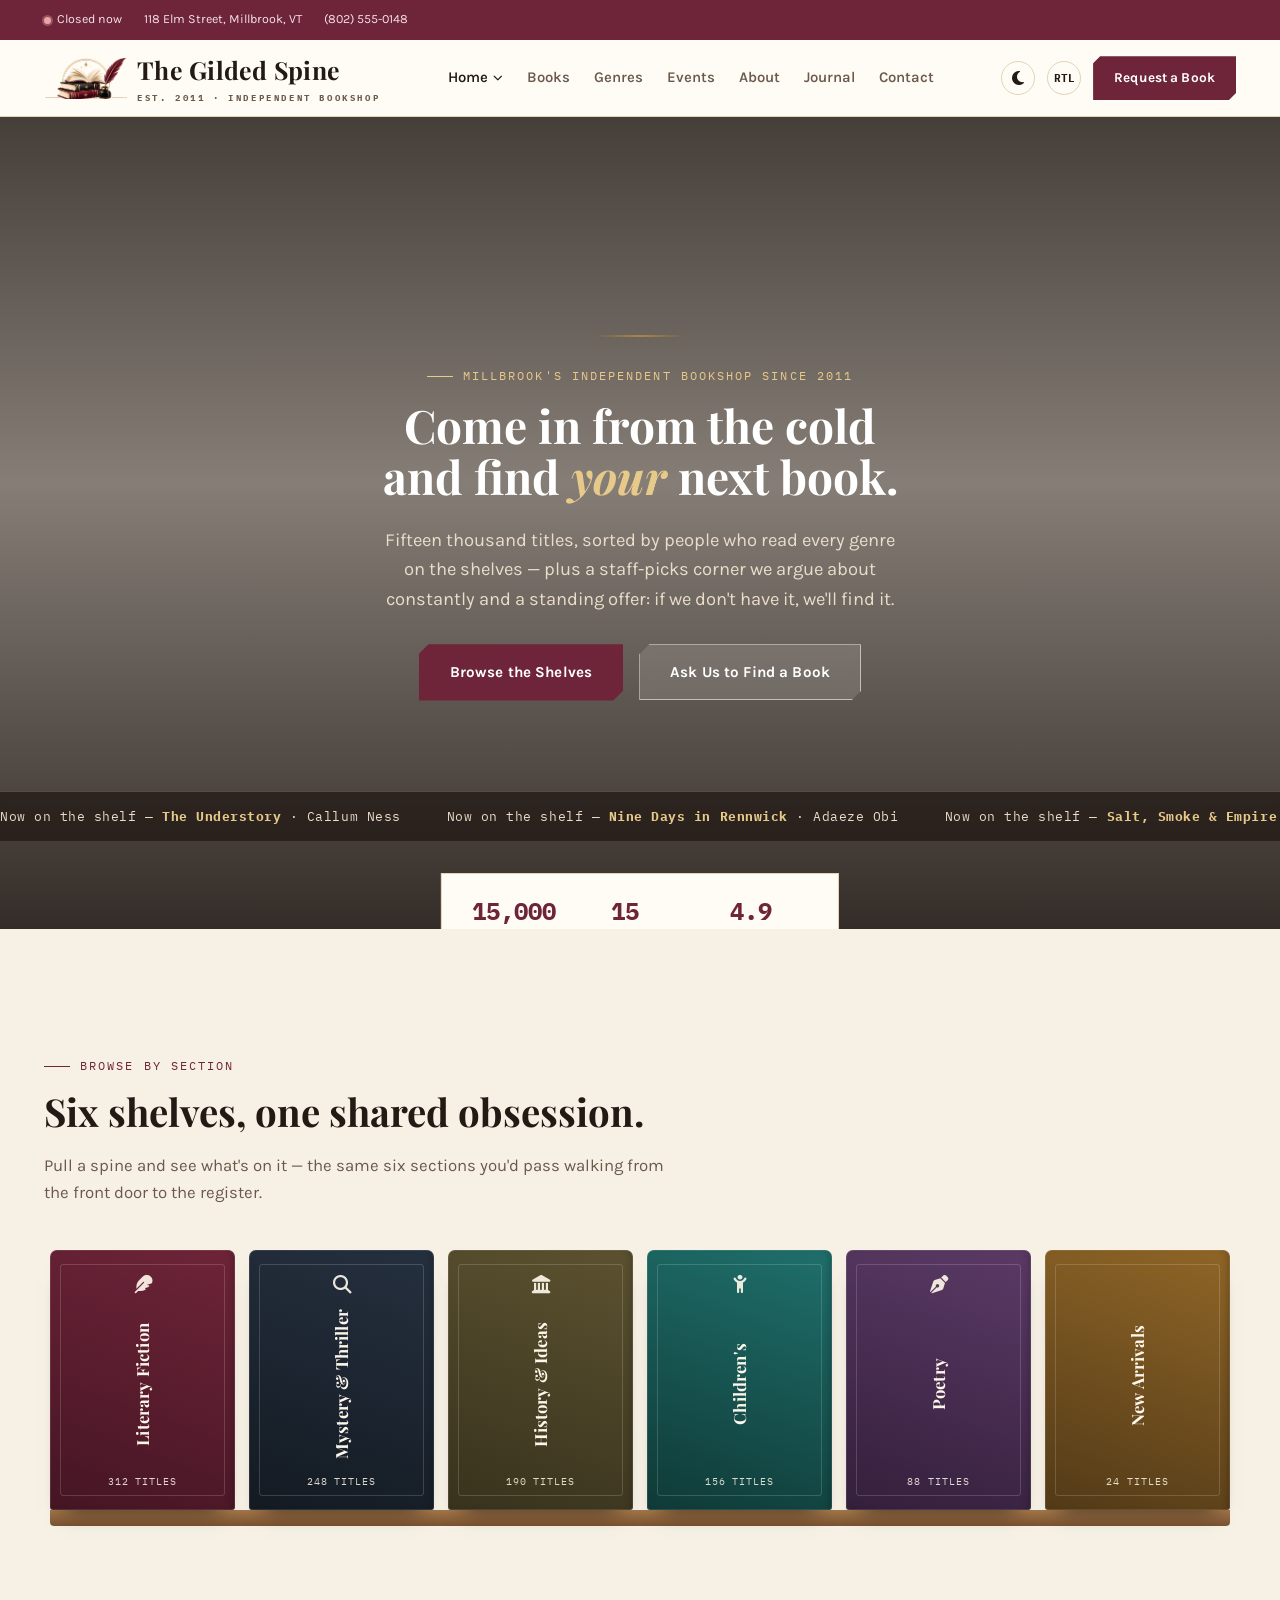
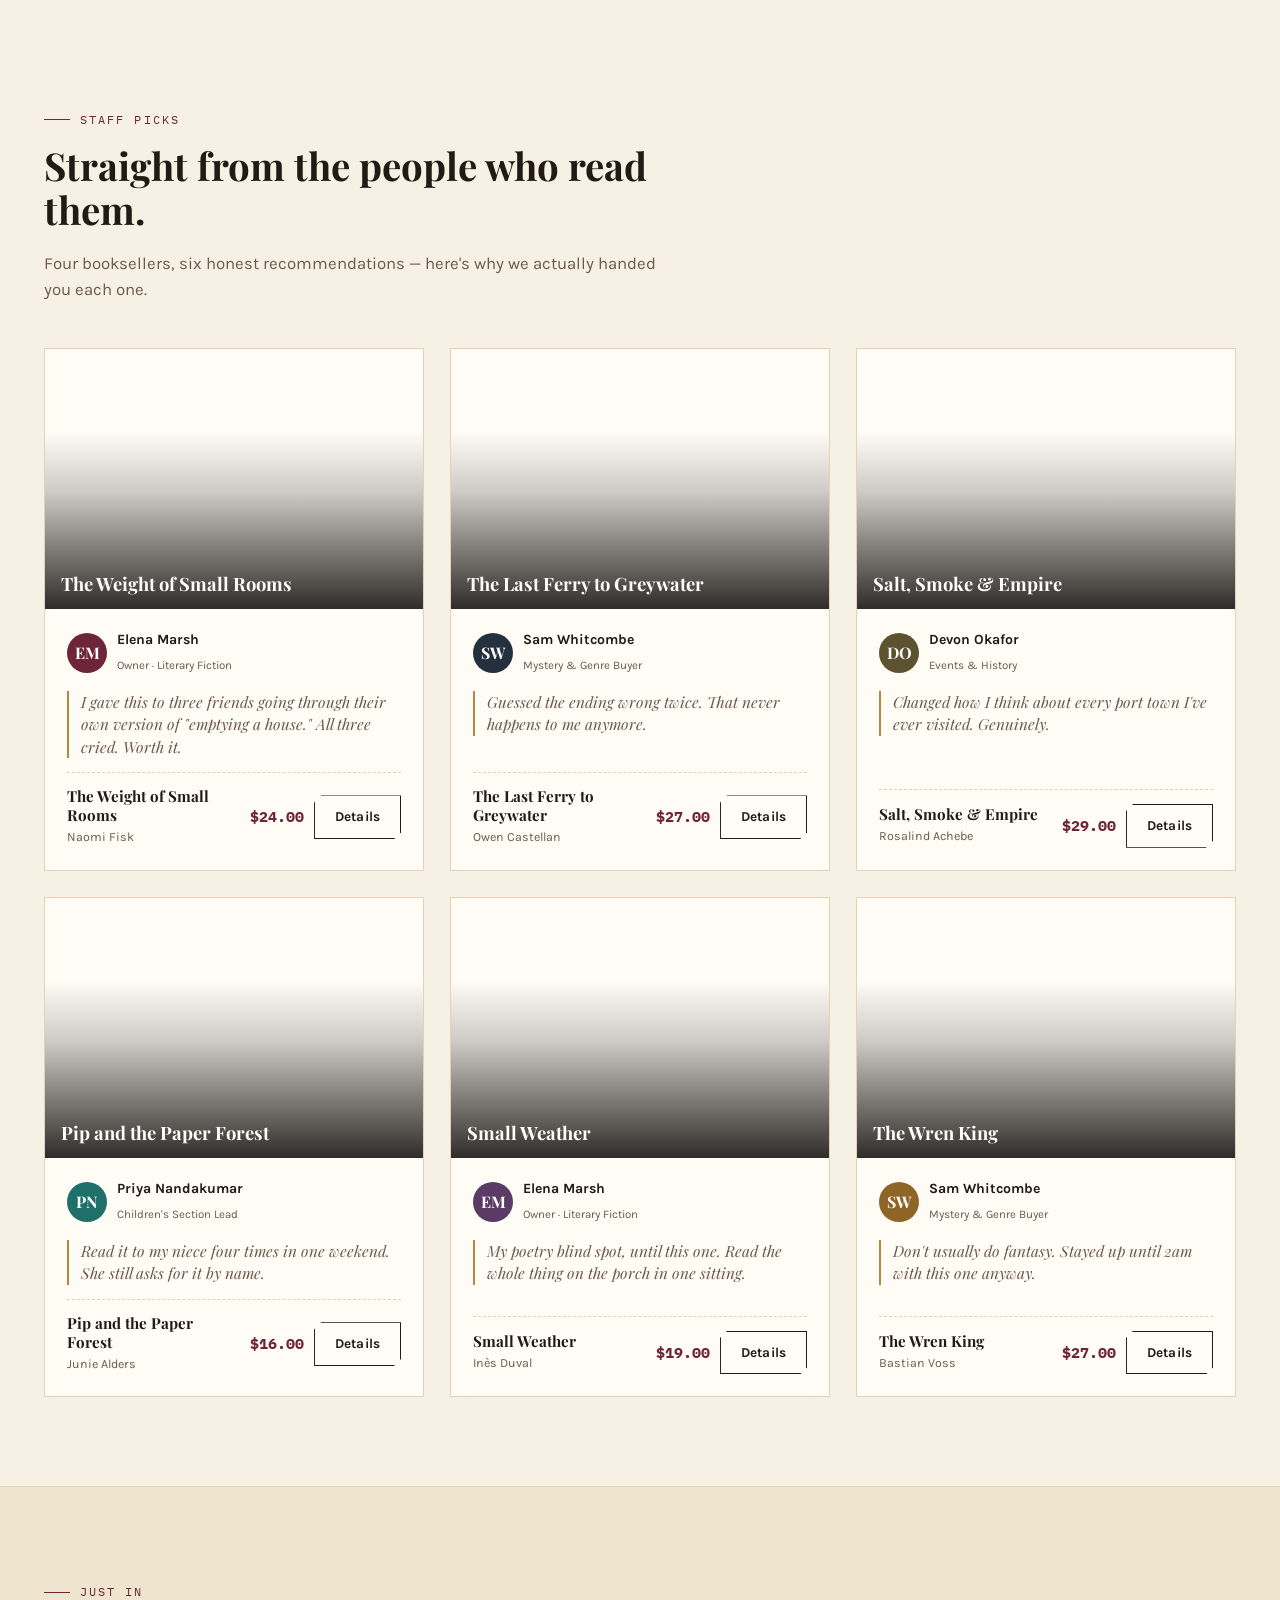
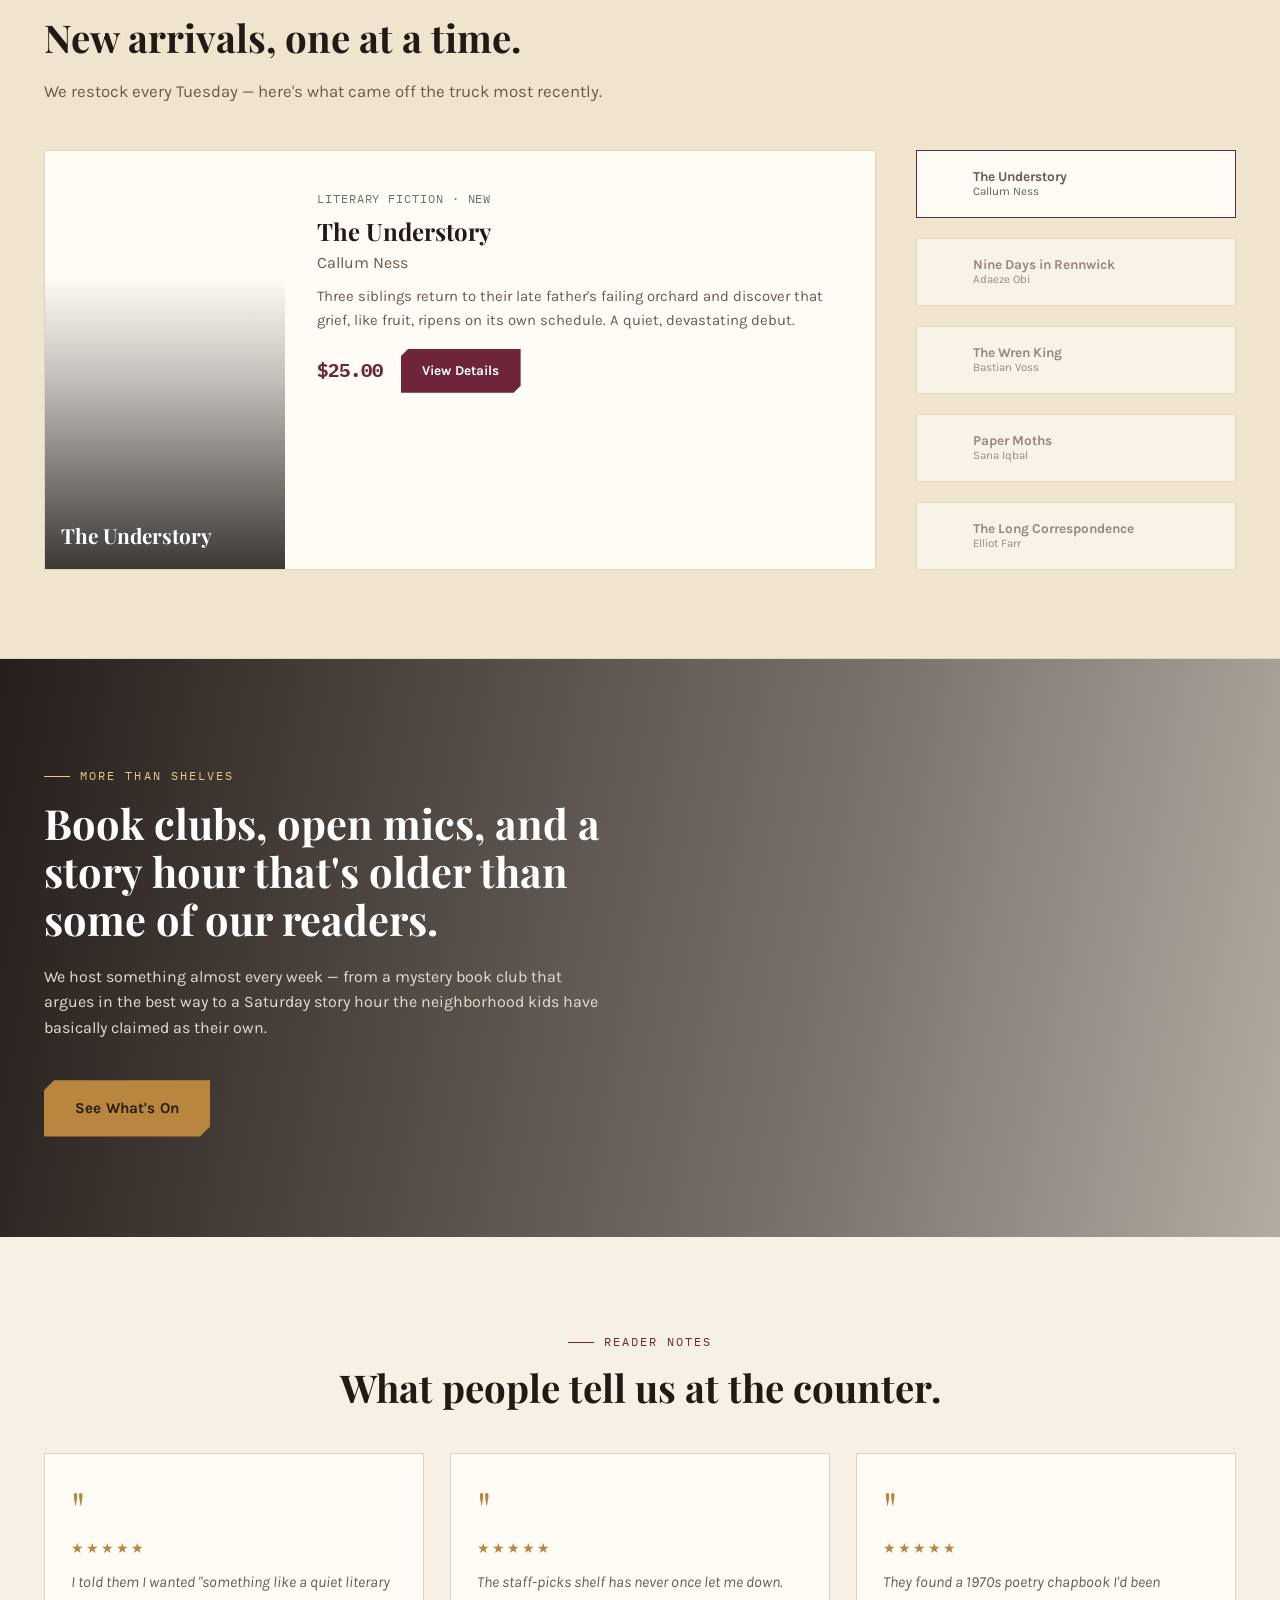
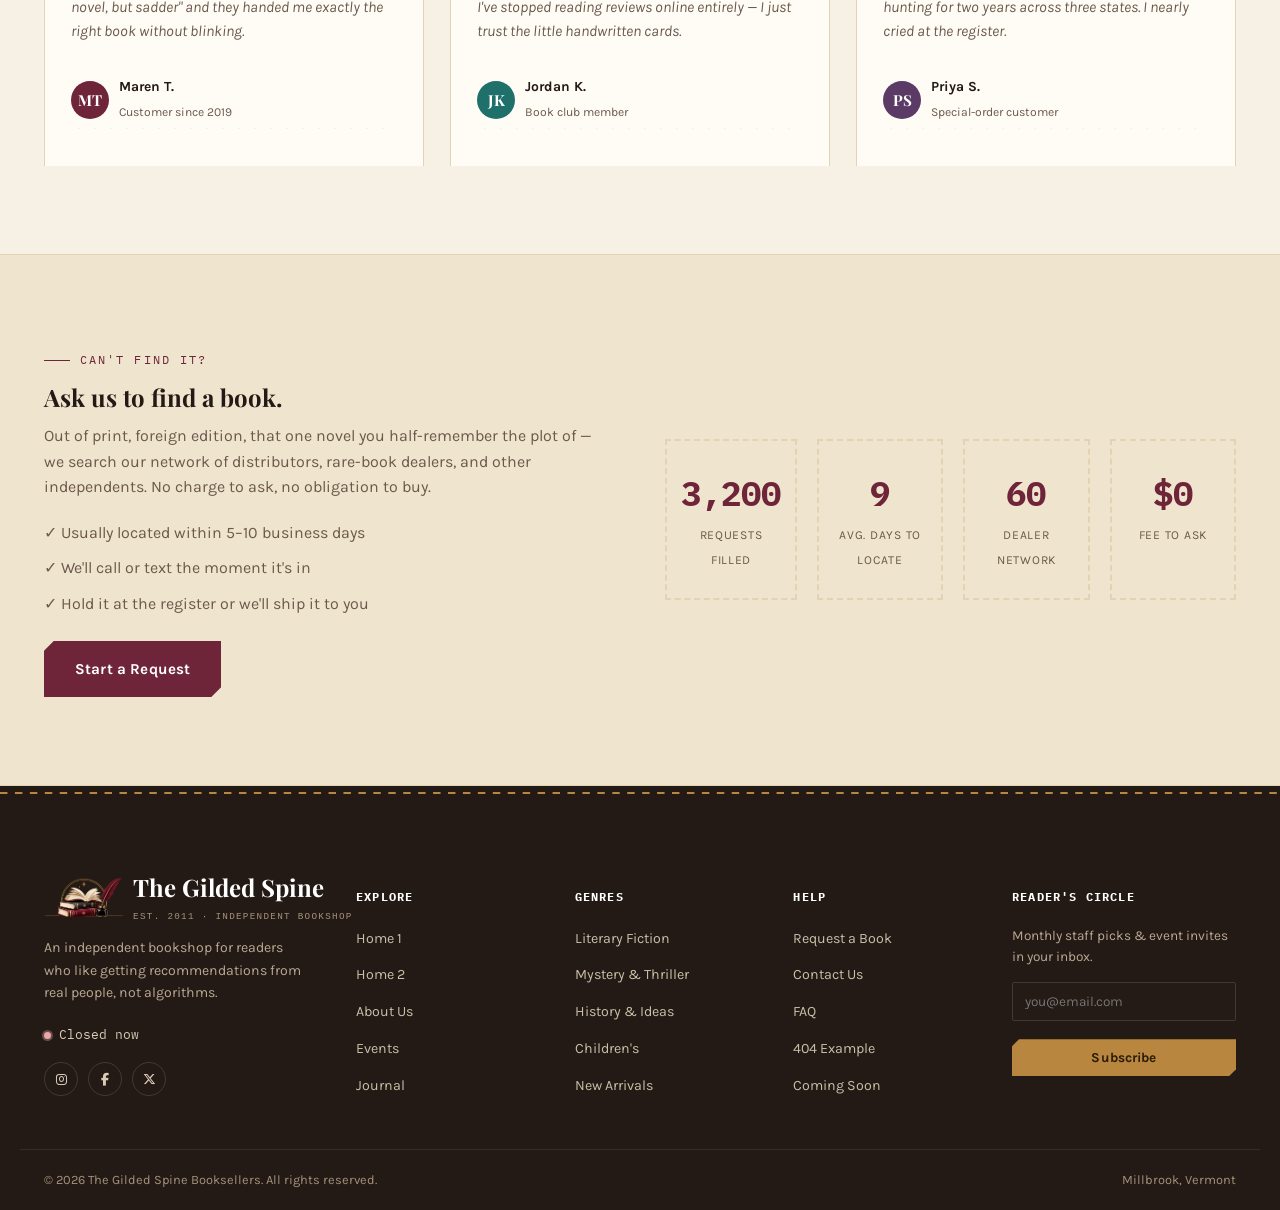
==== commit 1cc5e7d9: "client changes" ====
--- a/index.html
+++ b/index.html
@@ -10,7 +10,7 @@
 <link href="https://fonts.googleapis.com/css2?family=Playfair+Display:wght@600;700;800&family=Karla:wght@400;500;600;700;800&family=IBM+Plex+Mono:wght@500;700&display=swap" rel="stylesheet">
 <link rel="stylesheet" href="assets/css/style.css">
 <link rel="stylesheet" href="https://cdnjs.cloudflare.com/ajax/libs/font-awesome/6.5.2/css/all.min.css">
-<link rel="icon" href="data:image/svg+xml,%3Csvg xmlns=%27http://www.w3.org/2000/svg%27 viewBox=%270 0 100 100%27%3E%3Ctext y=%27.9em%27 font-size=%2790%27%3E%F0%9F%93%96%3C/text%3E%3C/svg%3E">
+<link rel="icon" href="assets/images/favicon.png" type="image/png">
 <script>
   try {
     if (localStorage.getItem('tgs-dir') === 'rtl') document.documentElement.setAttribute('dir', 'rtl');
@@ -40,7 +40,7 @@
 <header class="masthead">
   <div class="container masthead-row">
     <div class="masthead-logo">
-      <a href="index.html">The Gilded Spine<span class="sub">Est. 2011 · Independent Bookshop</span></a>
+      <a href="index.html"><img src="assets/images/logo-mark.png" alt="" class="logo-mark"><span class="logo-text">The Gilded Spine<span class="sub">Est. 2011 · Independent Bookshop</span></span></a>
     </div>
     <nav class="nav-cluster" aria-label="Primary navigation">
       <div class="nav-dropdown">
@@ -129,21 +129,47 @@
     </div>
   </section>
 
-  <!-- GENRE QUICK-LINKS -->
-  <section style="padding-top:120px;">
+  <!-- SHELF WALL — signature genre-browse section -->
+  <section class="shelf-wall" style="padding-top:120px;">
     <div class="container">
       <div class="section-head reveal-fade">
         <span class="kicker">Browse by Section</span>
         <h2>Six shelves, one shared obsession.</h2>
-      </div>
-      <div class="pill-row reveal-fade">
-        <a class="genre-pill" href="books.html#literary-fiction">📖 Literary Fiction</a>
-        <a class="genre-pill" href="books.html#mystery-thriller">🔍 Mystery &amp; Thriller</a>
-        <a class="genre-pill" href="books.html#history-ideas">🏛 History &amp; Ideas</a>
-        <a class="genre-pill" href="books.html#childrens">🧒 Children's</a>
-        <a class="genre-pill" href="books.html#poetry">🖋 Poetry</a>
-        <a class="genre-pill" href="books.html#new-arrivals">✨ New Arrivals</a>
-      </div>
+        <p>Pull a spine and see what's on it — the same six sections you'd pass walking from the front door to the register.</p>
+      </div>
+      <div class="shelf-spine-row">
+        <a href="books.html#literary-fiction" class="shelf-spine reveal" style="--spine:#6e2439;--spine-dark:#451523;">
+          <i class="fa-solid fa-feather spine-icon" aria-hidden="true"></i>
+          <span class="spine-label">Literary Fiction</span>
+          <span class="spine-count">312 titles</span>
+        </a>
+        <a href="books.html#mystery-thriller" class="shelf-spine reveal" style="--spine:#25303f;--spine-dark:#131a22;">
+          <i class="fa-solid fa-magnifying-glass spine-icon" aria-hidden="true"></i>
+          <span class="spine-label">Mystery &amp; Thriller</span>
+          <span class="spine-count">248 titles</span>
+        </a>
+        <a href="books.html#history-ideas" class="shelf-spine reveal" style="--spine:#5c5230;--spine-dark:#38321d;">
+          <i class="fa-solid fa-landmark spine-icon" aria-hidden="true"></i>
+          <span class="spine-label">History &amp; Ideas</span>
+          <span class="spine-count">190 titles</span>
+        </a>
+        <a href="books.html#childrens" class="shelf-spine reveal" style="--spine:#1f6f6b;--spine-dark:#0f3a37;">
+          <i class="fa-solid fa-child-reaching spine-icon" aria-hidden="true"></i>
+          <span class="spine-label">Children's</span>
+          <span class="spine-count">156 titles</span>
+        </a>
+        <a href="books.html#poetry" class="shelf-spine reveal" style="--spine:#5b3a66;--spine-dark:#341f3b;">
+          <i class="fa-solid fa-pen-nib spine-icon" aria-hidden="true"></i>
+          <span class="spine-label">Poetry</span>
+          <span class="spine-count">88 titles</span>
+        </a>
+        <a href="books.html#new-arrivals" class="shelf-spine reveal" style="--spine:#8f6527;--spine-dark:#523a17;">
+          <i class="fa-solid fa-sparkles spine-icon" aria-hidden="true"></i>
+          <span class="spine-label">New Arrivals</span>
+          <span class="spine-count">24 titles</span>
+        </a>
+      </div>
+      <div class="shelf-ledge" aria-hidden="true"></div>
     </div>
   </section>
 
@@ -392,6 +418,15 @@
           <div class="byline">
             <span class="avatar" style="background:#5b3a66;">PS</span>
             <div><strong>Priya S.</strong><span>Special-order customer</span></div>
+          </div>
+        </div>
+        <div class="quote-card reveal-fade tablet-only-card">
+          <span class="mark">"</span>
+          <div class="stars">★★★★★</div>
+          <blockquote>Every staff pick I've tried has been a hit. At this point I just walk in and ask what's good this week.</blockquote>
+          <div class="byline">
+            <span class="avatar" style="background:#8f6527;">DR</span>
+            <div><strong>Devon R.</strong><span>Regular since 2015</span></div>
           </div>
         </div>
       </div>
@@ -429,7 +464,7 @@
   <svg class="stitch-divider" viewBox="0 0 1200 14" preserveAspectRatio="none" aria-hidden="true"><path d="M0 7 H1200"/></svg>
   <div class="container footer-top">
     <div class="brand-block">
-      <div class="logo">The Gilded Spine</div>
+      <a href="index.html" class="logo"><img src="assets/images/logo-mark.png" alt="" class="logo-mark"><span class="logo-text">The Gilded Spine<span class="sub">Est. 2011 · Independent Bookshop</span></span></a>
       <p>An independent bookshop for readers who like getting recommendations from real people, not algorithms.</p>
       <span class="footer-status" data-store-status><span class="status-dot"></span> <span data-status-label>Open now</span></span>
       <div class="footer-social">
@@ -478,7 +513,7 @@
         </div>
         <button type="submit" class="btn btn-gold btn-sm btn-block">Subscribe</button>
       </form>
-      <p id="footerFormSuccess" class="form-success" style="padding:10px 0;text-align:left;font-size:.85rem;color:#d9cbb8;">Thanks — check your inbox to confirm.</p>
+      <p id="footerFormSuccess" class="form-success" style="padding:10px 0;font-size:.85rem;color:#d9cbb8;">Thanks — check your inbox to confirm.</p>
     </div>
   </div>
   <div class="container footer-bottom">
--- a/assets/css/style.css
+++ b/assets/css/style.css
@@ -157,7 +157,7 @@
 .utility-right { display: flex; align-items: center; gap: 14px; }
 .status-dot { width: 7px; height: 7px; border-radius: 50%; background: #8fd9a0; display: inline-block; box-shadow: 0 0 0 2px rgba(143,217,160,.35); }
 .status-dot.closed { background: #e8a6a6; box-shadow: 0 0 0 2px rgba(232,166,166,.35); }
-@media (max-width: 780px) { .utility-left span:not(:first-child) { display: none; } }
+@media (max-width: 780px) { .utility-left > span:not(:first-child) { display: none; } }
 
 .icon-toggle {
   width: 34px; height: 34px; border-radius: 50%;
@@ -184,7 +184,8 @@
 }
 .masthead-logo { text-align: left; flex-shrink: 0; }
 [dir="rtl"] .masthead-logo { text-align: right; }
-.masthead-logo a { font-family: var(--font-display); font-size: 1.55rem; font-weight: 700; letter-spacing: .01em; }
+.masthead-logo a { display: flex; align-items: center; gap: 10px; font-family: var(--font-display); font-size: 1.55rem; font-weight: 700; letter-spacing: .01em; }
+.masthead-logo .logo-mark { height: 42px; width: auto; display: block; flex-shrink: 0; }
 .masthead-logo .sub { display: block; font-family: var(--font-mono); font-size: .58rem; letter-spacing: .28em; text-transform: uppercase; color: var(--ink-soft); margin-top: 1px; }
 
 .nav-cluster { display: flex; align-items: center; gap: 24px; flex: 1; justify-content: center; }
@@ -251,6 +252,16 @@
   .nav-cluster { display: none; }
   .masthead-actions .icon-toggle { display: none; }
 }
+@media (max-width: 600px) {
+  .masthead-logo a { gap: 8px; font-size: 1.15rem; }
+  .masthead-logo .logo-mark { height: 34px; }
+  .masthead-logo .sub { font-size: .5rem; letter-spacing: .14em; }
+}
+@media (max-width: 360px) {
+  .masthead-logo .sub { display: none; }
+  .masthead-logo a { gap: 6px; font-size: 1rem; }
+  .masthead-logo .logo-mark { height: 28px; }
+}
 [dir="rtl"] .masthead-row { direction: rtl; }
 
 /* Full-screen mobile nav takeover */
@@ -308,23 +319,26 @@
 .hero-book-spread {
   position: relative; z-index: 2; width: 100%;
   padding-top: 130px; padding-bottom: 90px;
+  display: flex; justify-content: center; text-align: center;
 }
 .hero-book-page {
   max-width: 640px;
   position: relative;
-  padding-left: 34px;
+  padding-left: 0;
+  padding-top: 24px;
 }
 .hero-book-page::before {
-  content: ""; position: absolute; left: 0; top: 6px; bottom: 6px; width: 2px;
-  background: linear-gradient(180deg, transparent, rgba(184,134,62,.9), transparent);
-}
-[dir="rtl"] .hero-book-page { padding-left: 0; padding-right: 34px; }
-[dir="rtl"] .hero-book-page::before { left: auto; right: 0; }
+  content: ""; position: absolute; left: 50%; top: 0; width: 90px; height: 2px;
+  transform: translateX(-50%);
+  background: linear-gradient(90deg, transparent, rgba(184,134,62,.9), transparent);
+}
+[dir="rtl"] .hero-book-page { padding-left: 0; padding-right: 0; }
+[dir="rtl"] .hero-book-page::before { left: 50%; right: auto; }
 .hero-book-page .kicker { color: #e7c98a; }
 .hero-book h1 { font-size: clamp(2rem, 3.6vw, 3.3rem); line-height: 1.12; color: #fff; }
 .hero-book h1 em { font-style: italic; color: #e7c98a; }
-.hero-book p.lead { font-size: 1.15rem; color: #e9ddca; max-width: 520px; }
-.hero-book-cta { display: flex; gap: 16px; flex-wrap: wrap; margin-top: 30px; }
+.hero-book p.lead { font-size: 1.15rem; color: #e9ddca; max-width: 520px; margin-left: auto; margin-right: auto; }
+.hero-book-cta { display: flex; gap: 16px; flex-wrap: wrap; margin-top: 30px; justify-content: center; }
 
 .hero-ticker {
   position: relative; z-index: 2;
@@ -341,18 +355,19 @@
 [dir="rtl"] .hero-ticker-track { animation-direction: reverse; }
 
 .stamp-card {
-  position: absolute; z-index: 3; left: 50px; bottom: -46px;
+  position: absolute; z-index: 3; left: 50%; bottom: -46px;
+  transform: translateX(-50%);
   background: var(--surface); color: var(--ink);
   border: 1px solid var(--border);
   padding: 18px 22px; display: flex; gap: 24px;
   box-shadow: 0 20px 40px -18px rgba(var(--shadow), .5);
 }
-[dir="rtl"] .stamp-card { left: auto; right: 50px; }
+[dir="rtl"] .stamp-card { left: 50%; right: auto; }
 .stamp-card .item { text-align: center; }
 .stamp-card .item strong { display: block; font-family: var(--font-mono); font-size: 1.5rem; color: var(--wine); }
 body.dark .stamp-card .item strong { color: var(--gold); }
 .stamp-card .item span { font-size: .68rem; text-transform: uppercase; letter-spacing: .12em; color: var(--ink-soft); }
-@media (max-width: 700px) { .stamp-card { position: static; margin: -1px 24px 0; box-shadow: none; border-top: none; justify-content: space-around; } }
+@media (max-width: 700px) { .stamp-card { position: static; left: auto; transform: none; margin: -1px 24px 0; box-shadow: none; border-top: none; justify-content: space-around; } }
 
 /* ==========================================================================
    Hero 2 — Card Catalog (graphic / skeuomorphic)
@@ -454,7 +469,7 @@
 .page-banner p.lead { color: var(--ink-soft); max-width: 560px; font-size: 1.05rem; }
 
 /* ==========================================================================
-   Genre pills (Home 1)
+   Genre pills (Journal category filter)
    ========================================================================== */
 .pill-row { display: flex; flex-wrap: wrap; gap: 12px; }
 .genre-pill {
@@ -464,6 +479,70 @@
 }
 .genre-pill:hover { border-color: var(--wine); color: var(--wine); transform: translateY(-2px); }
 body.dark .genre-pill:hover { border-color: var(--gold); color: var(--gold); }
+
+/* ==========================================================================
+   Shelf Wall — signature "browse by section" display (Home 1)
+   A row of book-spine cards resting on a wood-toned ledge, each spine
+   pulling upward on hover like it's being drawn off the shelf.
+   ========================================================================== */
+.shelf-spine-row {
+  display: flex; align-items: flex-end; gap: 14px;
+  padding: 0 6px;
+}
+.shelf-spine {
+  flex: 1 1 0; min-width: 0; height: 260px;
+  display: flex; flex-direction: column; align-items: center; justify-content: space-between;
+  padding: 26px 8px 20px;
+  border-radius: 7px 7px 3px 3px;
+  background: linear-gradient(200deg, var(--spine) 0%, var(--spine-dark) 100%);
+  box-shadow: inset 0 0 0 1px rgba(255,255,255,.1), inset -6px 0 10px -6px rgba(0,0,0,.35), 0 16px 20px -16px rgba(0,0,0,.6);
+  color: #fdf6ea; text-decoration: none;
+  position: relative; transition: transform .35s cubic-bezier(.2,.8,.3,1), box-shadow .35s ease;
+}
+.shelf-spine::after {
+  content: ""; position: absolute; left: 10px; right: 10px; top: 14px; bottom: 14px;
+  border: 1px solid rgba(255,255,255,.16); border-radius: 3px; pointer-events: none;
+}
+.shelf-spine:hover, .shelf-spine:focus-visible {
+  transform: translateY(-22px);
+  box-shadow: inset 0 0 0 1px rgba(255,255,255,.14), inset -6px 0 10px -6px rgba(0,0,0,.35), 0 30px 28px -18px rgba(0,0,0,.55);
+}
+.spine-icon { font-size: 1.15rem; opacity: .92; }
+.spine-label {
+  writing-mode: vertical-rl; text-orientation: mixed; transform: rotate(180deg);
+  font-family: var(--font-display); font-weight: 700; font-size: 1.05rem; letter-spacing: .01em;
+  line-height: 1.2; white-space: nowrap;
+}
+.spine-count {
+  font-family: var(--font-mono); font-size: .62rem; text-transform: uppercase; letter-spacing: .1em;
+  opacity: .85; white-space: nowrap;
+}
+.shelf-ledge {
+  height: 16px; margin: 0 6px;
+  background: linear-gradient(180deg, #a2764a 0%, #7a5230 100%);
+  border-radius: 0 0 4px 4px;
+  box-shadow: 0 14px 22px -12px rgba(0,0,0,.45);
+}
+body.dark .shelf-ledge { background: linear-gradient(180deg, #6b4a2c 0%, #4a3220 100%); }
+[dir="rtl"] .spine-label { transform: rotate(0deg); }
+
+/* Below 900px there isn't reliably enough height per spine for vertical
+   text to lay out on one line, so the shelf becomes a stack of horizontal
+   tiles instead of forcing text to wrap into unreadable extra columns. */
+@media (max-width: 900px) {
+  .shelf-spine-row { flex-direction: column; align-items: stretch; gap: 12px; }
+  .shelf-spine {
+    height: auto; min-height: 0; flex-direction: row; align-items: center;
+    justify-content: flex-start; gap: 16px; padding: 18px 22px; border-radius: 10px;
+  }
+  .spine-icon { font-size: 1.3rem; flex: 0 0 auto; }
+  .spine-label {
+    writing-mode: horizontal-tb; transform: none; flex: 1 1 auto;
+    font-size: 1.1rem; white-space: normal;
+  }
+  .spine-count { flex: 0 0 auto; }
+  .shelf-ledge { display: none; }
+}
 
 /* ==========================================================================
    Spine card — dog-ear fold + left spine stripe (book listings)
@@ -557,7 +636,7 @@
   display: flex; align-items: center; justify-content: center; font-family: var(--font-display); font-weight: 700; font-size: 1rem;
 }
 .pick-staff strong { display: block; font-size: .88rem; }
-.pick-staff span { font-size: .72rem; color: var(--ink-soft); }
+.pick-staff span:not(.pick-avatar) { font-size: .72rem; color: var(--ink-soft); }
 .pick-quote {
   margin: 0; font-family: var(--font-display); font-style: italic; font-size: .96rem; line-height: 1.45; color: var(--ink-soft);
   border-left: 2px solid var(--gold); padding-left: 12px;
@@ -644,7 +723,7 @@
 .drawer-tab:hover { transform: translateY(-6px); }
 .drawer-tab .tag { font-family: var(--font-mono); font-size: .68rem; text-transform: uppercase; letter-spacing: .08em; opacity: .85; margin-bottom: 6px; }
 .drawer-tab h3 { color: #fff; font-size: 1.3rem; margin-bottom: 4px; }
-.drawer-tab p { color: rgba(255,255,255,.82); font-size: .84rem; margin: 0; }
+.drawer-tab p { color: rgba(255,255,255,.82); font-size: .84rem; line-height: 1.4; margin: 0; min-height: 2.8em; }
 @media (max-width: 900px) { .drawer-grid { grid-template-columns: repeat(2, 1fr); } }
 @media (max-width: 520px) { .drawer-grid { grid-template-columns: 1fr; } }
 
@@ -671,6 +750,7 @@
 .quote-card {
   background: var(--surface); padding: 30px 26px 26px; position: relative; height: 100%;
   border: 1px solid var(--border); border-bottom: none;
+  display: flex; flex-direction: column;
 }
 .quote-card::after {
   content: ""; display: block; height: 12px; margin-top: 4px;
@@ -681,12 +761,14 @@
 .quote-card .mark { font-family: var(--font-display); font-size: 3rem; color: var(--gold); line-height: 1; margin-bottom: 6px; }
 .quote-card .stars { color: var(--gold); font-size: .85rem; margin-bottom: 10px; letter-spacing: 2px; }
 .quote-card blockquote { margin: 0 0 16px; font-size: .96rem; color: var(--ink-soft); font-style: italic; }
-.quote-card .byline { display: flex; align-items: center; gap: 10px; }
+.quote-card .byline { display: flex; align-items: center; gap: 10px; margin-top: auto; padding-top: 16px; }
 .quote-card .avatar { width: 38px; height: 38px; border-radius: 50%; display: flex; align-items: center; justify-content: center; font-family: var(--font-display); font-weight: 700; color: #fff; font-size: .95rem; flex-shrink: 0; }
 .quote-card .byline strong { display: block; font-size: .87rem; }
-.quote-card .byline span { font-size: .76rem; color: var(--ink-soft); }
+.quote-card .byline span:not(.avatar) { font-size: .76rem; color: var(--ink-soft); }
 @media (max-width: 900px) { .quote-grid { grid-template-columns: repeat(2, 1fr); } }
 @media (max-width: 560px) { .quote-grid { grid-template-columns: 1fr; } }
+.tablet-only-card { display: none; }
+@media (max-width: 900px) and (min-width: 561px) { .tablet-only-card { display: block; } }
 
 /* ==========================================================================
    Special order band
@@ -800,6 +882,9 @@
 .team-grid { display: grid; grid-template-columns: repeat(4, 1fr); gap: 24px; }
 @media (max-width: 980px) { .team-grid { grid-template-columns: repeat(2, 1fr); } }
 @media (max-width: 520px) { .team-grid { grid-template-columns: 1fr; } }
+.team-grid-3 { grid-template-columns: repeat(3, 1fr); }
+@media (max-width: 900px) { .team-grid-3 { grid-template-columns: repeat(2, 1fr); } }
+@media (max-width: 560px) { .team-grid-3 { grid-template-columns: 1fr; } }
 .library-card {
   background: var(--surface); border: 1px solid var(--border); padding: 0; overflow: hidden;
 }
@@ -1068,14 +1153,21 @@
 /* ==========================================================================
    Footer — binding-stitch top edge
    ========================================================================== */
-.site-footer { background: var(--ink); color: #d9cbb8; position: relative; margin-top: 40px; }
+.site-footer { background: var(--ink); color: #d9cbb8; position: relative; }
 body.dark .site-footer { background: #100b09; }
 .stitch-divider { display: block; width: 100%; height: 14px; }
 .stitch-divider path { stroke: var(--gold); stroke-width: 2; stroke-dasharray: 7 7; fill: none; }
 .footer-top { padding-top: 68px; padding-bottom: 40px; display: grid; grid-template-columns: 1.5fr 1fr 1fr 1fr 1.2fr; gap: 32px; }
 @media (max-width: 980px) { .footer-top { grid-template-columns: 1fr 1fr; } }
 @media (max-width: 560px) { .footer-top { grid-template-columns: 1fr; } }
-.footer-top .brand-block .logo { font-family: var(--font-display); font-size: 1.5rem; color: #fff; font-weight: 700; }
+.footer-top .brand-block .logo { display: flex; align-items: center; gap: 10px; font-family: var(--font-display); font-size: 1.5rem; color: #fff; font-weight: 700; }
+.footer-top .brand-block .logo .logo-mark { height: 40px; width: auto; display: block; flex-shrink: 0; }
+.footer-top .brand-block .logo .sub { display: block; font-family: var(--font-mono); font-size: .58rem; letter-spacing: .14em; text-transform: uppercase; color: #a3927c; font-weight: 500; margin-top: 4px; white-space: nowrap; }
+@media (max-width: 420px) {
+  .footer-top .brand-block .logo { gap: 8px; font-size: 1.15rem; }
+  .footer-top .brand-block .logo .logo-mark { height: 32px; }
+  .footer-top .brand-block .logo .sub { font-size: .48rem; letter-spacing: .06em; white-space: normal; }
+}
 .footer-top .brand-block p { color: #b9a993; font-size: .88rem; margin: 12px 0 16px; max-width: 260px; }
 .footer-status { display: inline-flex; align-items: center; gap: 8px; font-size: .8rem; font-family: var(--font-mono); }
 .footer-social { display: flex; gap: 10px; margin-top: 16px; }
@@ -1088,6 +1180,13 @@
 .footer-newsletter input { width: 100%; padding: 11px 12px; border: 1px solid #45392e; background: #241a16; color: #fff; font-size: .85rem; margin-bottom: 10px; }
 .footer-bottom { border-top: 1px solid #372b23; padding-top: 20px; padding-bottom: 20px; display: flex; justify-content: space-between; align-items: center; font-size: .8rem; color: #a3927c; flex-wrap: wrap; gap: 10px; }
 
+/* RTL — footer text stays left-ragged by default (unicode-bidi: plaintext
+   resolves English content to its own LTR run), so it needs the same
+   explicit right-alignment used elsewhere in the template for RTL mode. */
+[dir="rtl"] .footer-top,
+[dir="rtl"] .footer-bottom { text-align: right; }
+[dir="rtl"] .footer-newsletter input { text-align: right; }
+
 /* ==========================================================================
    Back to top
    ========================================================================== */
